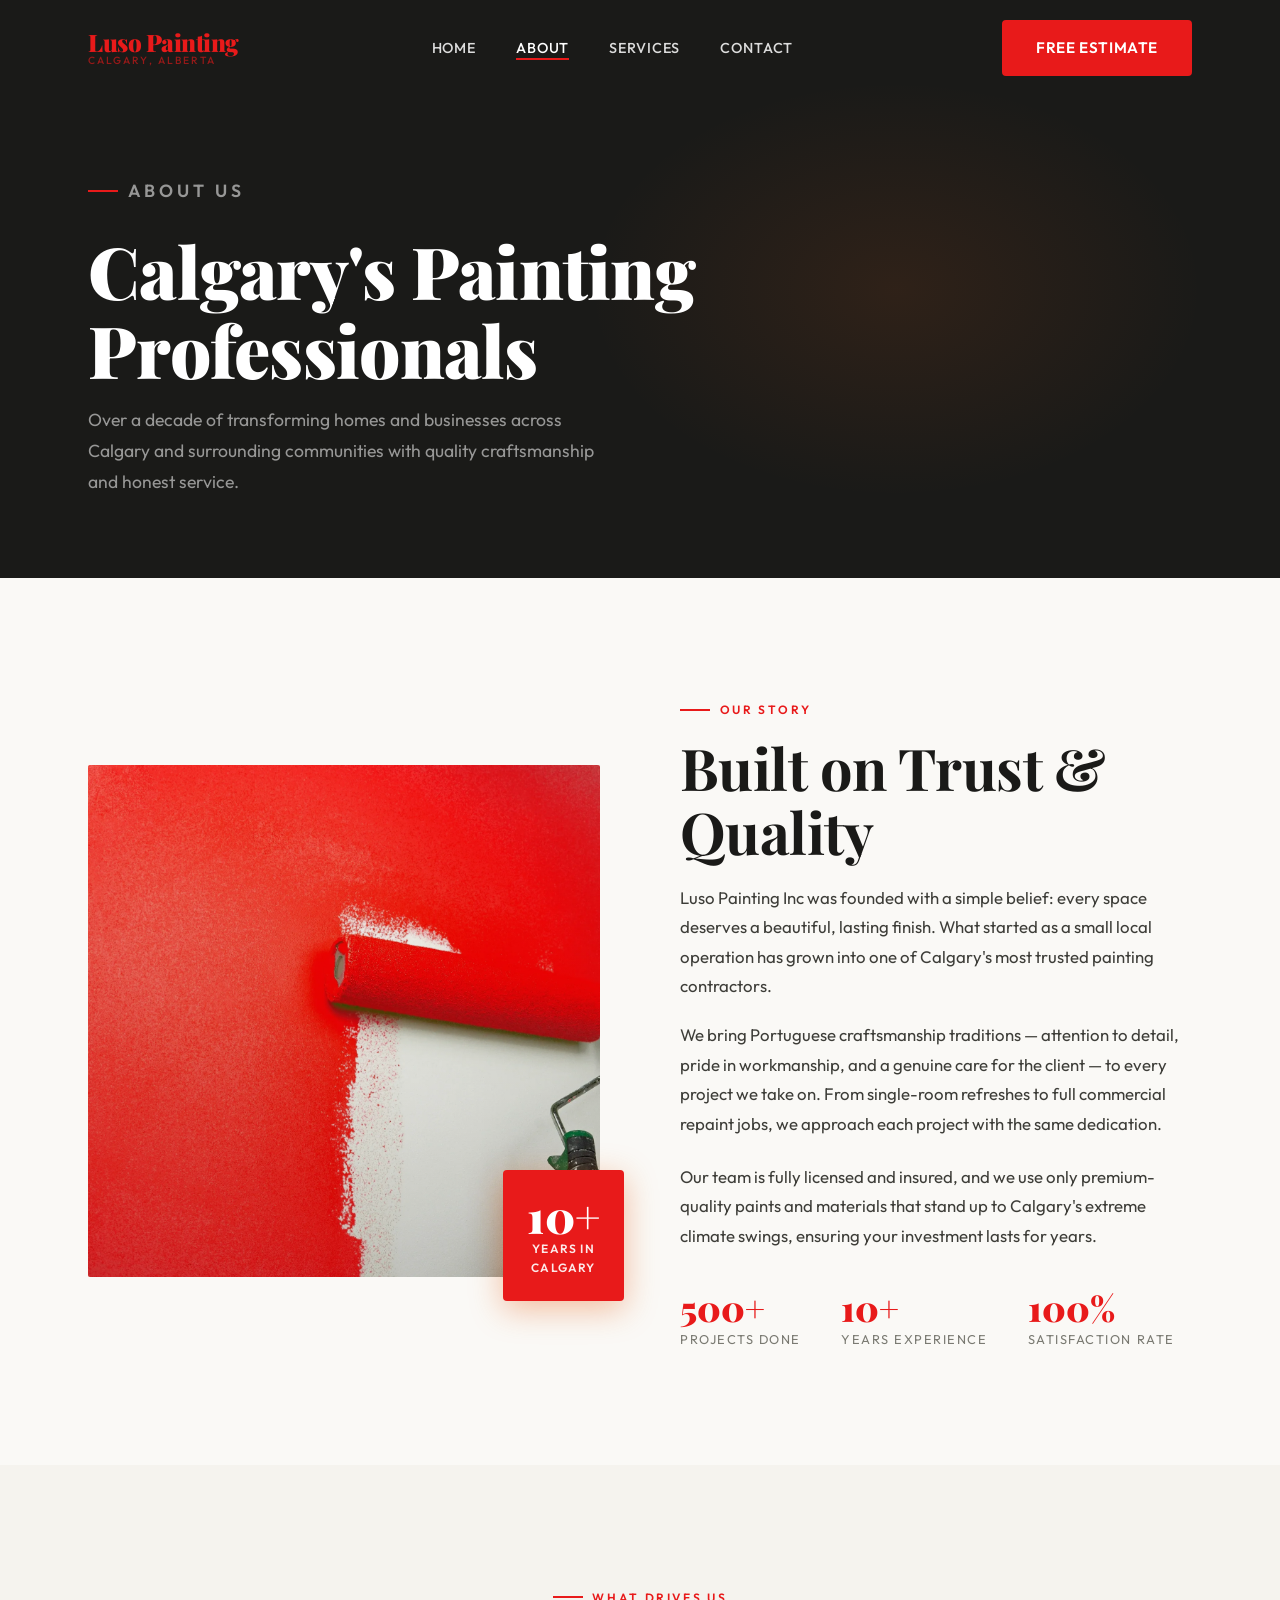
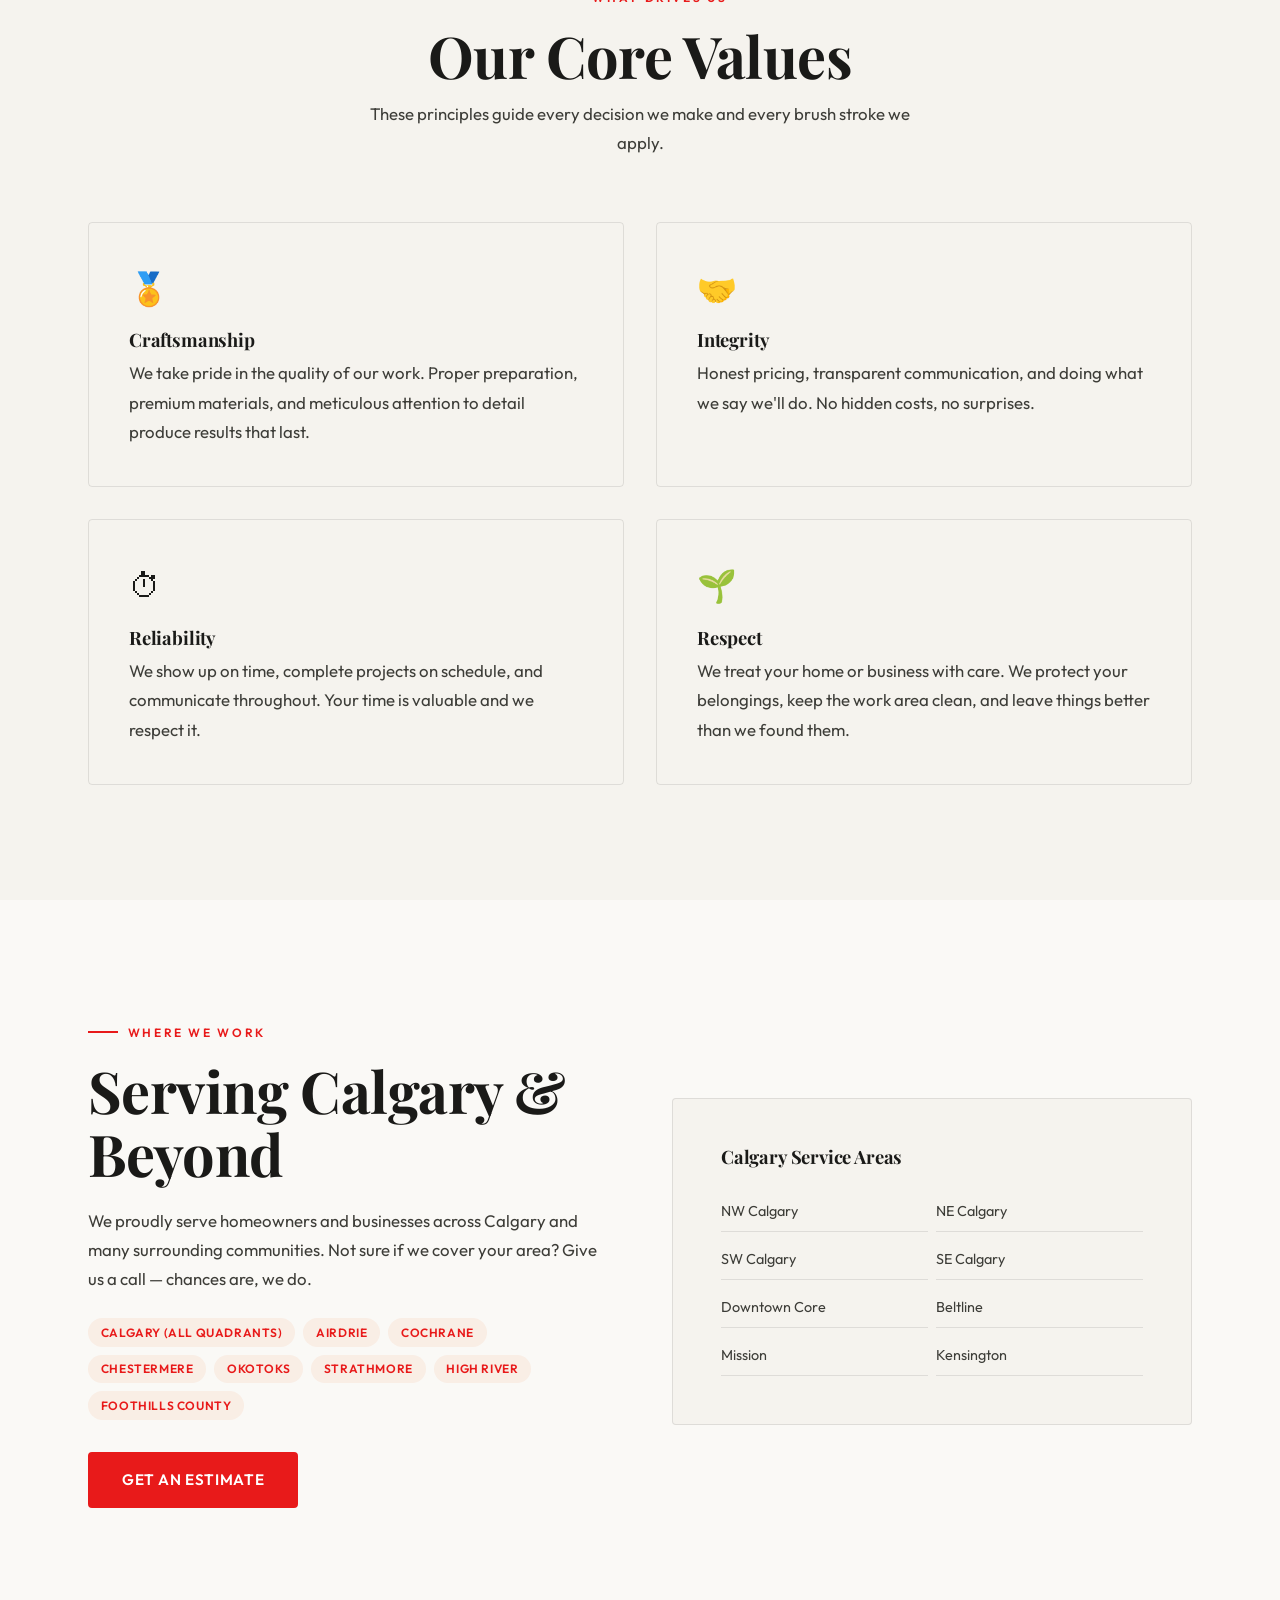
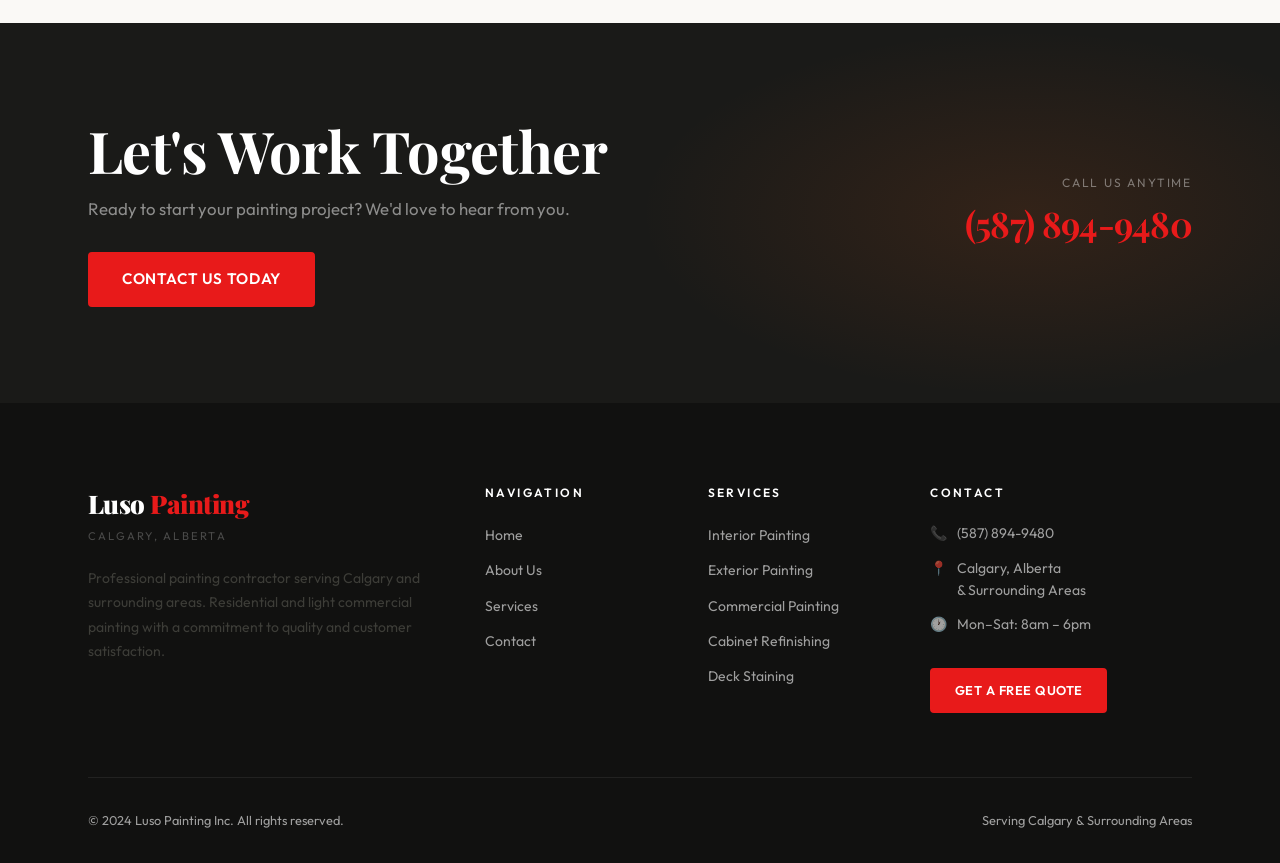
==== about.html @ d6fb4109 "Push to Vercel after" ====
<!DOCTYPE html>
<html lang="en">
<head>
  <meta charset="UTF-8" />
  <meta name="viewport" content="width=device-width, initial-scale=1.0" />
  <title>About Us — Luso Painting Inc, Calgary</title>
  <meta name="description" content="Learn about Luso Painting Inc, Calgary's trusted painting contractor with over 10 years of experience in residential and commercial painting." />
  <link rel="stylesheet" href="css/style.css" />
  <link rel="preconnect" href="https://fonts.googleapis.com" />
  <link rel="preconnect" href="https://fonts.gstatic.com" crossorigin />
</head>
<body>

  <!-- ====== NAV ====== -->
  <nav class="nav scrolled">
    <div class="container">
      <div class="nav__inner">
        <a href="index.html" class="nav__logo">
          <span class="nav__logo-name">Luso<span> Painting</span></span>
          <span class="nav__logo-sub">Calgary, Alberta</span>
        </a>
        <ul class="nav__links">
          <li><a href="index.html" data-page="index.html">Home</a></li>
          <li><a href="about.html" data-page="about.html">About</a></li>
          <li><a href="services.html" data-page="services.html">Services</a></li>
          <li><a href="contact.html" data-page="contact.html">Contact</a></li>
        </ul>
        <a href="contact.html" class="btn btn-primary nav__cta">Free Estimate</a>
        <button class="nav__hamburger" aria-label="Open menu">
          <div class="nav__hamburger-icon">
            <span></span><span></span><span></span>
          </div>
          <span class="nav__hamburger-label">Menu</span>
        </button>
      </div>
    </div>
  </nav>

  <div class="nav__mobile" role="dialog">
    <button class="nav__mobile-close">✕</button>
    <a href="index.html">Home</a>
    <a href="about.html">About</a>
    <a href="services.html">Services</a>
    <a href="contact.html">Contact</a>
    <a href="tel:5878949480" class="nav__mobile-phone">(587) 894-9480</a>
  </div>

  <!-- ====== PAGE HERO ====== -->
  <section class="page-hero">
    <div class="container page-hero__inner">
      <p class="section-label">About Us</p>
      <h1>Calgary's Painting<br>Professionals</h1>
      <p>Over a decade of transforming homes and businesses across Calgary and surrounding communities with quality craftsmanship and honest service.</p>
    </div>
  </section>

  <!-- ====== STORY ====== -->
  <section class="section">
    <div class="container">
      <div class="about-grid">
        <div class="about__img-wrap fade-up">
          <div class="about__img about__img--photo" style="aspect-ratio:1">
            <img src="images/front.webp" alt="Exterior painting project by Luso Painting" class="media-photo" />
          </div>
          <div class="about__badge">
            <div class="about__badge-num">10+</div>
            <div class="about__badge-text">Years in<br>Calgary</div>
          </div>
        </div>
        <div class="fade-up">
          <p class="section-label">Our Story</p>
          <h2>Built on Trust & Quality</h2>
          <p style="margin:1.25rem 0">Luso Painting Inc was founded with a simple belief: every space deserves a beautiful, lasting finish. What started as a small local operation has grown into one of Calgary's most trusted painting contractors.</p>
          <p style="margin-bottom:1.5rem">We bring Portuguese craftsmanship traditions — attention to detail, pride in workmanship, and a genuine care for the client — to every project we take on. From single-room refreshes to full commercial repaint jobs, we approach each project with the same dedication.</p>
          <p>Our team is fully licensed and insured, and we use only premium-quality paints and materials that stand up to Calgary's extreme climate swings, ensuring your investment lasts for years.</p>
          <div style="display:flex;gap:2.5rem;margin-top:2.5rem;flex-wrap:wrap">
            <div>
              <div style="font-family:'Playfair Display',serif;font-size:2.2rem;font-weight:900;color:var(--orange);line-height:1">500+</div>
              <div style="font-size:0.8rem;text-transform:uppercase;letter-spacing:0.12em;color:var(--muted);margin-top:0.25rem">Projects Done</div>
            </div>
            <div>
              <div style="font-family:'Playfair Display',serif;font-size:2.2rem;font-weight:900;color:var(--orange);line-height:1">10+</div>
              <div style="font-size:0.8rem;text-transform:uppercase;letter-spacing:0.12em;color:var(--muted);margin-top:0.25rem">Years Experience</div>
            </div>
            <div>
              <div style="font-family:'Playfair Display',serif;font-size:2.2rem;font-weight:900;color:var(--orange);line-height:1">100%</div>
              <div style="font-size:0.8rem;text-transform:uppercase;letter-spacing:0.12em;color:var(--muted);margin-top:0.25rem">Satisfaction Rate</div>
            </div>
          </div>
        </div>
      </div>
    </div>
  </section>

  <!-- ====== VALUES ====== -->
  <section class="section" style="background:var(--off-white)">
    <div class="container">
      <div style="text-align:center;max-width:560px;margin:0 auto" class="fade-up">
        <p class="section-label" style="justify-content:center">What Drives Us</p>
        <h2>Our Core Values</h2>
        <p style="margin-top:0.75rem">These principles guide every decision we make and every brush stroke we apply.</p>
      </div>
      <div class="values-grid">
        <div class="value-card fade-up">
          <div class="value-card__icon">🏅</div>
          <h4>Craftsmanship</h4>
          <p>We take pride in the quality of our work. Proper preparation, premium materials, and meticulous attention to detail produce results that last.</p>
        </div>
        <div class="value-card fade-up">
          <div class="value-card__icon">🤝</div>
          <h4>Integrity</h4>
          <p>Honest pricing, transparent communication, and doing what we say we'll do. No hidden costs, no surprises.</p>
        </div>
        <div class="value-card fade-up">
          <div class="value-card__icon">⏱</div>
          <h4>Reliability</h4>
          <p>We show up on time, complete projects on schedule, and communicate throughout. Your time is valuable and we respect it.</p>
        </div>
        <div class="value-card fade-up">
          <div class="value-card__icon">🌱</div>
          <h4>Respect</h4>
          <p>We treat your home or business with care. We protect your belongings, keep the work area clean, and leave things better than we found them.</p>
        </div>
      </div>
    </div>
  </section>

  <!-- ====== SERVICE AREA ====== -->
  <section class="section">
    <div class="container">
      <div style="display:grid;grid-template-columns:1fr 1fr;gap:4rem;align-items:center">
        <div class="fade-up">
          <p class="section-label">Where We Work</p>
          <h2>Serving Calgary &amp; Beyond</h2>
          <p style="margin:1.25rem 0">We proudly serve homeowners and businesses across Calgary and many surrounding communities. Not sure if we cover your area? Give us a call — chances are, we do.</p>
          <div style="display:flex;flex-wrap:wrap;gap:0.5rem;margin-top:1.5rem">
            <span class="tag">Calgary (All Quadrants)</span>
            <span class="tag">Airdrie</span>
            <span class="tag">Cochrane</span>
            <span class="tag">Chestermere</span>
            <span class="tag">Okotoks</span>
            <span class="tag">Strathmore</span>
            <span class="tag">High River</span>
            <span class="tag">Foothills County</span>
          </div>
          <a href="contact.html" class="btn btn-primary" style="margin-top:2rem">Get an Estimate</a>
        </div>
        <div class="fade-up" style="background:var(--off-white);border-radius:4px;padding:3rem;border:1px solid var(--border)">
          <h4 style="margin-bottom:1.5rem">Calgary Service Areas</h4>
          <div style="display:grid;grid-template-columns:1fr 1fr;gap:0.5rem">
            <div style="font-size:0.9rem;padding:0.5rem 0;border-bottom:1px solid var(--border);color:var(--slate)">NW Calgary</div>
            <div style="font-size:0.9rem;padding:0.5rem 0;border-bottom:1px solid var(--border);color:var(--slate)">NE Calgary</div>
            <div style="font-size:0.9rem;padding:0.5rem 0;border-bottom:1px solid var(--border);color:var(--slate)">SW Calgary</div>
            <div style="font-size:0.9rem;padding:0.5rem 0;border-bottom:1px solid var(--border);color:var(--slate)">SE Calgary</div>
            <div style="font-size:0.9rem;padding:0.5rem 0;border-bottom:1px solid var(--border);color:var(--slate)">Downtown Core</div>
            <div style="font-size:0.9rem;padding:0.5rem 0;border-bottom:1px solid var(--border);color:var(--slate)">Beltline</div>
            <div style="font-size:0.9rem;padding:0.5rem 0;border-bottom:1px solid var(--border);color:var(--slate)">Mission</div>
            <div style="font-size:0.9rem;padding:0.5rem 0;border-bottom:1px solid var(--border);color:var(--slate)">Kensington</div>
          </div>
        </div>
      </div>
    </div>
  </section>

  <!-- ====== CTA BAND ====== -->
  <section class="cta-band">
    <div class="container">
      <div class="cta-band__inner">
        <div class="fade-up">
          <h2>Let's Work Together</h2>
          <p style="color:rgba(255,255,255,0.5);margin-top:0.75rem;">Ready to start your painting project? We'd love to hear from you.</p>
          <a href="contact.html" class="btn btn-primary" style="margin-top:1.75rem">Contact Us Today</a>
        </div>
        <div class="fade-up" style="text-align:right">
          <a href="tel:5878949480" class="cta-band__phone">
            <small>Call Us Anytime</small>
            (587) 894-9480
          </a>
        </div>
      </div>
    </div>
  </section>

  <!-- ====== FOOTER ====== -->
  <footer>
    <div class="container">
      <div class="footer__grid">
        <div>
          <div class="footer__brand-name">Luso<span> Painting</span></div>
          <div class="footer__brand-tag">Calgary, Alberta</div>
          <p class="footer__brand-desc">Professional painting contractor serving Calgary and surrounding areas. Residential and light commercial painting with a commitment to quality and customer satisfaction.</p>
        </div>
        <div class="footer__col">
          <h5>Navigation</h5>
          <ul>
            <li><a href="index.html">Home</a></li>
            <li><a href="about.html">About Us</a></li>
            <li><a href="services.html">Services</a></li>
            <li><a href="contact.html">Contact</a></li>
          </ul>
        </div>
        <div class="footer__col">
          <h5>Services</h5>
          <ul>
            <li><a href="services.html">Interior Painting</a></li>
            <li><a href="services.html">Exterior Painting</a></li>
            <li><a href="services.html">Commercial Painting</a></li>
            <li><a href="services.html">Cabinet Refinishing</a></li>
            <li><a href="services.html">Deck Staining</a></li>
          </ul>
        </div>
        <div class="footer__col">
          <h5>Contact</h5>
          <div class="footer__contact-item">📞 <span>(587) 894-9480</span></div>
          <div class="footer__contact-item">📍 <span>Calgary, Alberta<br>& Surrounding Areas</span></div>
          <div class="footer__contact-item">🕐 <span>Mon–Sat: 8am – 6pm</span></div>
          <a href="contact.html" class="btn btn-primary" style="margin-top:1.25rem;font-size:0.8rem;padding:0.65rem 1.4rem">Get a Free Quote</a>
        </div>
      </div>
      <div class="footer__bottom">
        <span>© 2024 Luso Painting Inc. All rights reserved.</span>
        <span>Serving Calgary & Surrounding Areas</span>
      </div>
    </div>
  </footer>

  <script src="js/main.js"></script>
</body>
</html>
---- css/style.css ----
/* ============================================
   LUSO PAINTING — CSS DESIGN SYSTEM
   ============================================ */

@import url('https://fonts.googleapis.com/css2?family=Playfair+Display:wght@400;700;900&family=Outfit:wght@300;400;500;600&display=swap');

:root {
  --ink: #1a1a18;
  --off-white: #f5f3ee;
  --warm-white: #faf9f6;
  --orange: #e81a1a;
  --orange-dark: #c41a1a;
  --slate: #3d3d38;
  --muted: #7a7a72;
  --border: rgba(26,26,24,0.10);
  --radius: 4px;
  --transition: 0.3s cubic-bezier(0.4,0,0.2,1);
}

*, *::before, *::after { box-sizing: border-box; margin: 0; padding: 0; }

html { scroll-behavior: smooth; font-size: 16px; }

body {
  font-family: 'Outfit', sans-serif;
  background: var(--warm-white);
  color: var(--ink);
  line-height: 1.6;
  overflow-x: hidden;
}

/* ---- TYPOGRAPHY ---- */
h1, h2, h3, h4 {
  font-family: 'Playfair Display', serif;
  line-height: 1.1;
  letter-spacing: -0.01em;
}

h1 { font-size: clamp(2.8rem, 7vw, 6rem); font-weight: 900; }
h2 { font-size: clamp(2rem, 4.5vw, 3.6rem); font-weight: 700; }
h3 { font-size: clamp(1.3rem, 2.5vw, 1.9rem); font-weight: 700; }
h4 { font-size: 1.15rem; font-weight: 700; }

p { font-size: 1.05rem; line-height: 1.75; color: var(--slate); }

a { color: inherit; text-decoration: none; }

img { max-width: 100%; display: block; }

/* ---- LAYOUT ---- */
.container { max-width: 1200px; margin: 0 auto; padding: 0 clamp(1rem, 5vw, 3rem); }
.section { padding: clamp(4rem, 9vw, 8rem) 0; }

/* ---- BUTTONS ---- */
.btn {
  display: inline-flex; align-items: center; gap: 0.5rem;
  padding: 0.85rem 2rem;
  font-family: 'Outfit', sans-serif; font-size: 0.95rem; font-weight: 600;
  letter-spacing: 0.04em; text-transform: uppercase;
  border-radius: var(--radius); cursor: pointer;
  transition: var(--transition); border: 2px solid transparent;
}

.btn-primary {
  background: var(--orange); color: #fff; border-color: var(--orange);
}
.btn-primary:hover { background: var(--orange-dark); border-color: var(--orange-dark); transform: translateY(-2px); box-shadow: 0 8px 24px rgba(232, 26, 26, 0.3); }

.btn-outline {
  background: transparent; color: var(--ink); border-color: var(--ink);
}
.btn-outline:hover { background: var(--ink); color: #fff; transform: translateY(-2px); }

.btn-outline-white {
  background: transparent; color: #fff; border-color: rgba(255,255,255,0.6);
}
.btn-outline-white:hover { background: #fff; color: var(--ink); }

/* ---- NAVIGATION ---- */
.nav {
  position: fixed; top: 0; left: 0; right: 0; z-index: 1000;
  padding: 1.25rem 0;
  transition: var(--transition);
}
.nav.scrolled {
  background: rgba(26,26,24,0.97);
  backdrop-filter: blur(12px);
  padding: 0.85rem 0;
  box-shadow: 0 2px 30px rgba(0,0,0,0.2);
}

.nav__inner {
  display: flex; align-items: center; justify-content: space-between;
}

.nav__logo {
  display: flex; flex-direction: column; line-height: 1;
  color: #fff;
}
.nav__logo-name {
  font-family: 'Playfair Display', serif;
  font-size: 1.5rem; font-weight: 900;
  letter-spacing: -0.02em;
}
.nav__logo-sub {
  font-size: 0.65rem; font-weight: 500; letter-spacing: 0.2em;
  text-transform: uppercase; opacity: 0.6; margin-top: 2px;
}
.nav__logo span { color: var(--orange); }

.nav__links {
  display: flex; align-items: center; gap: 2.5rem; list-style: none;
}
.nav__links a {
  color: rgba(255,255,255,0.85); font-size: 0.9rem; font-weight: 500;
  letter-spacing: 0.06em; text-transform: uppercase;
  transition: var(--transition); position: relative;
}
.nav__links a::after {
  content: ''; position: absolute; bottom: -3px; left: 0; width: 0; height: 2px;
  background: var(--orange); transition: var(--transition);
}
.nav__links a:hover, .nav__links a.active { color: #fff; }
.nav__links a:hover::after, .nav__links a.active::after { width: 100%; }

.nav__cta { margin-left: 1rem; }

/* ── HAMBURGER BUTTON ─────────────────────────────────────────
   Pill-style "MENU" button with animated icon lines               */
.nav__hamburger {
  display: none;
  align-items: center; gap: 10px;
  cursor: pointer; background: none; border: none;
  padding: 8px 14px 8px 10px;
  border-radius: 999px;
  border: 1.5px solid rgba(255,255,255,0.22);
  transition: border-color 0.25s, background 0.25s;
}
.nav__hamburger:hover {
  border-color: rgba(255,255,255,0.55);
  background: rgba(255,255,255,0.06);
}
/* The animated icon part */
.nav__hamburger-icon {
  display: flex; flex-direction: column; gap: 4px;
  width: 18px;
}
.nav__hamburger-icon span {
  display: block; height: 1.5px; background: #fff;
  border-radius: 2px;
  transition: transform 0.35s cubic-bezier(0.16,1,0.3,1),
              opacity   0.25s ease,
              width     0.3s  cubic-bezier(0.16,1,0.3,1);
}
.nav__hamburger-icon span:nth-child(1) { width: 18px; }
.nav__hamburger-icon span:nth-child(2) { width: 12px; }
.nav__hamburger-icon span:nth-child(3) { width: 18px; }
/* "MENU" label */
.nav__hamburger-label {
  font-family: 'Outfit', sans-serif;
  font-size: 0.65rem; font-weight: 700;
  letter-spacing: 0.18em; text-transform: uppercase;
  color: rgba(255,255,255,0.85);
  transition: color 0.2s;
  user-select: none;
}
/* Open state → X */
.nav__hamburger.open .nav__hamburger-icon span:nth-child(1) {
  transform: translateY(5.5px) rotate(45deg); width: 18px;
}
.nav__hamburger.open .nav__hamburger-icon span:nth-child(2) {
  opacity: 0; transform: scaleX(0);
}
.nav__hamburger.open .nav__hamburger-icon span:nth-child(3) {
  transform: translateY(-5.5px) rotate(-45deg); width: 18px;
}
.nav__hamburger.open .nav__hamburger-label { color: var(--orange); }
/* When nav is scrolled, adapt colours */
.nav.scrolled .nav__hamburger { border-color: rgba(0,0,0,0.18); }
.nav.scrolled .nav__hamburger:hover { border-color: var(--orange); background: rgba(232,98,26,0.06); }
.nav.scrolled .nav__hamburger-icon span { background: var(--ink); }
.nav.scrolled .nav__hamburger-label { color: var(--ink); }
.nav.scrolled .nav__hamburger.open .nav__hamburger-icon span { background: var(--orange); }
.nav.scrolled .nav__hamburger.open .nav__hamburger-label { color: var(--orange); }

/* ── MOBILE FULL-SCREEN DRAWER ────────────────────────────────── */
.nav__mobile {
  display: none;
  position: fixed; top: 0; left: 0; right: 0; bottom: 0; z-index: 999;
  background: var(--ink);
  flex-direction: column; justify-content: center;
  padding: 0 clamp(28px, 8vw, 60px);
  /* slide in from right */
  transform: translateX(100%);
  transition: transform 0.45s cubic-bezier(0.16,1,0.3,1);
}
/* We need display:flex to allow transform, so switch approach */
.nav__mobile { display: flex; pointer-events: none; }
.nav__mobile.open { transform: translateX(0); pointer-events: auto; }
.nav__mobile-close {
  position: absolute; top: 1.5rem; right: 1.8rem;
  background: none; border: none; color: rgba(255,255,255,0.45);
  font-size: 1.6rem; cursor: pointer; line-height: 1;
  transition: color 0.2s;
}
.nav__mobile-close:hover { color: #fff; }
/* Decorative rule above links */
.nav__mobile::before {
  content: '';
  position: absolute; top: 0; left: 0; right: 0; height: 3px;
  background: linear-gradient(90deg, var(--orange), transparent);
}
/* Links stacked with generous spacing */
.nav__mobile a {
  color: rgba(255,255,255,0.7);
  font-family: 'Playfair Display', serif;
  font-size: clamp(2.2rem, 8vw, 3.5rem); font-weight: 700;
  line-height: 1.15; padding: 0.55rem 0;
  border-bottom: 1px solid rgba(255,255,255,0.06);
  transition: color 0.2s, padding-left 0.3s cubic-bezier(0.16,1,0.3,1);
}
.nav__mobile a:last-of-type { border-bottom: none; }
.nav__mobile a:hover { color: #fff; padding-left: 8px; }
.nav__mobile a.active { color: var(--orange); }
/* Phone number row at bottom */
.nav__mobile-phone {
  position: absolute; bottom: 2.5rem; left: clamp(28px, 8vw, 60px);
  font-size: 0.78rem !important; font-family: 'Outfit', sans-serif !important;
  font-weight: 600 !important; letter-spacing: 0.14em;
  color: rgba(255,255,255,0.35) !important;
  text-transform: uppercase;
}
/* CTA inside drawer */
.nav__mobile .btn { margin-top: 2rem; align-self: flex-start; }

/* ---- HERO ---- */
.hero {
  min-height: 100vh; position: relative;
  display: flex; align-items: flex-end;
  overflow: hidden;
}
.hero__bg {
  position: absolute; inset: 0;
  background:
    linear-gradient(90deg, rgba(18,18,16,0.84) 0%, rgba(18,18,16,0.56) 42%, rgba(18,18,16,0.30) 100%),
    url('../images/front.webp') center/cover no-repeat;
}
.hero__bg::after {
  content: '';
  position: absolute; inset: 0;
  background: 
    radial-gradient(ellipse 60% 50% at 70% 40%, rgba(232,98,26,0.15) 0%, transparent 60%),
    radial-gradient(ellipse 30% 40% at 20% 70%, rgba(232,98,26,0.08) 0%, transparent 60%);
}

/* Diagonal stripe texture */
.hero__bg::before {
  content: '';
  position: absolute; inset: 0;
  background-image: repeating-linear-gradient(
    -45deg,
    rgba(255,255,255,0.02) 0px, rgba(255,255,255,0.02) 1px,
    transparent 1px, transparent 8px
  );
}

.hero__content {
  position: relative; z-index: 2;
  padding: 12rem 0 6rem;
  width: 100%;
}

.hero__eyebrow {
  display: inline-flex; align-items: center; gap: 0.75rem;
  font-size: 0.8rem; font-weight: 600; letter-spacing: 0.2em;
  text-transform: uppercase; color: var(--orange);
  margin-bottom: 1.5rem;
}
.hero__eyebrow::before {
  content: ''; display: block; width: 40px; height: 2px; background: var(--orange);
}

.hero__title {
  color: #fff; max-width: 800px;
  margin-bottom: 1.5rem;
}
.hero__title em {
  font-style: normal; color: var(--orange);
}

.hero__desc {
  color: rgba(255,255,255,0.65); max-width: 520px;
  font-size: 1.1rem; line-height: 1.8;
  margin-bottom: 2.5rem;
}

.hero__actions { display: flex; gap: 1rem; flex-wrap: wrap; }

.hero__stats {
  display: flex; gap: 3rem; margin-top: 5rem;
  padding-top: 3rem; padding-bottom: 3rem; border-top: 1px solid rgba(255,255,255,0.08);
  flex-wrap: wrap;
}
.hero__stat-num {
  font-family: 'Playfair Display', serif;
  font-size: 2.5rem; font-weight: 900; color: #fff; line-height: 1;
}
.hero__stat-num span { color: var(--orange); }
.hero__stat-label {
  font-size: 0.8rem; letter-spacing: 0.12em; text-transform: uppercase;
  color: rgba(255,255,255,0.5); margin-top: 0.4rem;
}

/* ---- SECTION LABELS ---- */
.section-label {
  display: inline-flex; align-items: center; gap: 0.6rem;
  font-size: 0.75rem; font-weight: 600; letter-spacing: 0.22em;
  text-transform: uppercase; color: var(--orange);
  margin-bottom: 1rem;
}
.section-label::before {
  content: ''; display: block; width: 30px; height: 2px; background: var(--orange);
}

/* ---- INTRO STRIP ---- */
.intro-strip {
  background: var(--orange);
  padding: 1.5rem 0;
  overflow: hidden;
}
.intro-strip__track {
  display: flex; gap: 3rem; align-items: center;
  animation: ticker 25s linear infinite;
  white-space: nowrap;
}
.intro-strip__item {
  display: inline-flex; align-items: center; gap: 0.75rem;
  color: #fff; font-size: 0.85rem; font-weight: 600; letter-spacing: 0.1em;
  text-transform: uppercase; flex-shrink: 0;
}
.intro-strip__dot { width: 6px; height: 6px; background: rgba(255,255,255,0.5); border-radius: 50%; flex-shrink: 0; }
@keyframes ticker { from { transform: translateX(0); } to { transform: translateX(-50%); } }

/* ---- ABOUT SECTION ---- */
.about-grid {
  display: grid; grid-template-columns: 1fr 1fr; gap: 5rem; align-items: center;
}
.about__img-wrap {
  position: relative;
}
.about__img {
  width: 100%; aspect-ratio: 4/5;
  background: linear-gradient(135deg, #2a2926 0%, #1a1a18 100%);
  border-radius: 2px; overflow: hidden;
  position: relative;
}
.about__img-placeholder {
  width: 100%; height: 100%;
  background: 
    linear-gradient(160deg, rgba(232,98,26,0.12) 0%, rgba(26,26,24,0.95) 60%),
    repeating-linear-gradient(-45deg, rgba(255,255,255,0.03) 0px, rgba(255,255,255,0.03) 1px, transparent 1px, transparent 12px);
  display: flex; align-items: center; justify-content: center;
}
.about__img-icon { font-size: 6rem; opacity: 0.12; filter: grayscale(1); }
.about__badge {
  position: absolute; bottom: -1.5rem; right: -1.5rem;
  background: var(--orange); color: #fff; padding: 1.5rem;
  text-align: center; border-radius: var(--radius);
  box-shadow: 0 8px 32px rgba(232,98,26,0.4);
}
.about__badge-num {
  font-family: 'Playfair Display', serif;
  font-size: 2.8rem; font-weight: 900; line-height: 1;
}
.about__badge-text { font-size: 0.75rem; font-weight: 600; letter-spacing: 0.1em; text-transform: uppercase; opacity: 0.9; }

.about__list { list-style: none; margin: 2rem 0; }
.about__list li {
  display: flex; align-items: center; gap: 0.75rem;
  padding: 0.65rem 0; border-bottom: 1px solid var(--border);
  font-size: 0.95rem; font-weight: 500; color: var(--slate);
}
.about__list li::before {
  content: '✓'; display: inline-flex; align-items: center; justify-content: center;
  width: 22px; height: 22px; background: rgba(232,98,26,0.1);
  color: var(--orange); border-radius: 50%; font-size: 0.7rem; font-weight: 700; flex-shrink: 0;
}

/* ---- SERVICES ---- */
.services { background: var(--ink); }
.services .section-label { }
.services h2 { color: #fff; }
.services .p-intro { color: rgba(255,255,255,0.55); max-width: 560px; margin-top: 1rem; }

.services__header { margin-bottom: 4rem; }

.services__grid {
  display: grid; grid-template-columns: repeat(3, 1fr); gap: 1.5px;
  background: rgba(255,255,255,0.07);
  border: 1.5px solid rgba(255,255,255,0.07);
}

.service-card {
  background: rgba(255,255,255,0.02);
  padding: 2.5rem;
  transition: var(--transition);
  position: relative; overflow: hidden;
  cursor: default;
}
.service-card::before {
  content: '';
  position: absolute; top: 0; left: 0; right: 0; height: 3px;
  background: var(--orange); transform: scaleX(0);
  transition: var(--transition); transform-origin: left;
}
.service-card:hover { background: rgba(232,98,26,0.06); }
.service-card:hover::before { transform: scaleX(1); }

.service-card__num {
  font-family: 'Playfair Display', serif;
  font-size: 3.5rem; font-weight: 900; color: rgba(255,255,255,0.05);
  line-height: 1; margin-bottom: 1.5rem;
}
.service-card__icon { font-size: 2rem; margin-bottom: 1rem; display: block; }
.service-card h3 { color: #fff; font-size: 1.25rem; margin-bottom: 0.75rem; }
.service-card p { color: rgba(255,255,255,0.5); font-size: 0.9rem; line-height: 1.7; }

/* ---- WHY CHOOSE US ---- */
.why-grid {
  display: grid; grid-template-columns: 1.1fr 1fr; gap: 5rem; align-items: center;
}
.why__feature {
  display: flex; gap: 1.5rem; margin-bottom: 2.5rem;
  padding-bottom: 2.5rem; border-bottom: 1px solid var(--border);
}
.why__feature:last-child { border-bottom: none; margin-bottom: 0; padding-bottom: 0; }
.why__icon {
  width: 52px; height: 52px; flex-shrink: 0;
  background: rgba(232,98,26,0.08); border-radius: var(--radius);
  display: flex; align-items: center; justify-content: center;
  font-size: 1.4rem;
}
.why__feature h4 { margin-bottom: 0.35rem; font-size: 1.05rem; }
.why__feature p { font-size: 0.9rem; }

.why__visual {
  position: relative; display: flex; align-items: center; justify-content: center;
}
.why__circle {
  width: 380px; height: 380px; border-radius: 50%;
  background: linear-gradient(135deg, var(--orange) 0%, #c4511a 100%);
  display: flex; align-items: center; justify-content: center;
  position: relative;
}
.why__circle::before {
  content: ''; position: absolute; inset: -15px;
  border-radius: 50%; border: 1px dashed rgba(232,98,26,0.3);
}
.why__circle-inner { text-align: center; color: #fff; }
.why__circle-inner .big { font-family: 'Playfair Display', serif; font-size: 4rem; font-weight: 900; line-height: 1; }
.why__circle-inner .small { font-size: 0.8rem; letter-spacing: 0.2em; text-transform: uppercase; opacity: 0.8; }

/* ---- PROCESS ---- */
.process { background: var(--off-white); }
.process__steps {
  display: grid; grid-template-columns: repeat(4, 1fr); gap: 2rem; margin-top: 4rem;
}
.process__step { text-align: center; position: relative; }
.process__step:not(:last-child)::after {
  content: '→';
  position: absolute; right: -1rem; top: 1.6rem;
  color: var(--orange); font-size: 1.5rem; font-weight: 300;
}
.process__step-num {
  width: 60px; height: 60px; border-radius: 50%;
  background: #fff; border: 2px solid var(--border);
  display: flex; align-items: center; justify-content: center;
  font-family: 'Playfair Display', serif; font-size: 1.4rem; font-weight: 700;
  margin: 0 auto 1.25rem; color: var(--orange);
  box-shadow: 0 4px 20px rgba(0,0,0,0.06);
}
.process__step h4 { margin-bottom: 0.5rem; }
.process__step p { font-size: 0.875rem; }

/* ---- CTA BAND ---- */
.cta-band {
  background: var(--ink); padding: 6rem 0;
  position: relative; overflow: hidden;
}
.cta-band::before {
  content: ''; position: absolute; inset: 0;
  background: radial-gradient(ellipse 50% 80% at 80% 50%, rgba(232,98,26,0.12) 0%, transparent 60%);
}
.cta-band__inner {
  position: relative; z-index: 1;
  display: flex; align-items: center; justify-content: space-between; gap: 3rem;
  flex-wrap: wrap;
}
.cta-band h2 { color: #fff; max-width: 550px; }
.cta-band__phone {
  font-family: 'Playfair Display', serif;
  font-size: 2.2rem; font-weight: 700; color: var(--orange);
  letter-spacing: -0.02em;
}
.cta-band__phone small {
  display: block; font-family: 'Outfit', sans-serif;
  font-size: 0.75rem; letter-spacing: 0.15em; text-transform: uppercase;
  color: rgba(255,255,255,0.4); font-weight: 400; margin-bottom: 0.25rem;
}

/* ---- FOOTER ---- */
footer {
  background: #111110; color: rgba(255,255,255,0.6);
  padding: 5rem 0 2rem;
}
.footer__grid {
  display: grid; grid-template-columns: 2fr 1fr 1fr 1.5fr; gap: 3rem;
  margin-bottom: 4rem;
}
.footer__brand-name {
  font-family: 'Playfair Display', serif; font-size: 1.6rem; font-weight: 900;
  color: #fff; letter-spacing: -0.02em; margin-bottom: 0.25rem;
}
.footer__brand-name span { color: var(--orange); }
.footer__brand-tag { font-size: 0.7rem; letter-spacing: 0.2em; text-transform: uppercase; opacity: 0.4; }
.footer__brand-desc { margin-top: 1.25rem; font-size: 0.875rem; line-height: 1.75; }

.footer__col h5 {
  color: #fff; font-family: 'Outfit', sans-serif; font-size: 0.75rem;
  letter-spacing: 0.2em; text-transform: uppercase; font-weight: 600;
  margin-bottom: 1.25rem;
}
.footer__col ul { list-style: none; }
.footer__col ul li { margin-bottom: 0.6rem; }
.footer__col ul a {
  font-size: 0.875rem; transition: var(--transition);
}
.footer__col ul a:hover { color: #fff; }

.footer__contact-item {
  display: flex; align-items: flex-start; gap: 0.6rem;
  font-size: 0.875rem; margin-bottom: 0.75rem;
}

.footer__bottom {
  display: flex; align-items: center; justify-content: space-between;
  padding-top: 2rem; border-top: 1px solid rgba(255,255,255,0.07);
  font-size: 0.8rem; flex-wrap: wrap; gap: 1rem;
}

/* ---- PAGE HERO (inner pages) ---- */
.page-hero {
  background: var(--ink); padding: 10rem 0 5rem;
  position: relative; overflow: hidden;
}
.page-hero::before {
  content: '';
  position: absolute; inset: 0;
  background: radial-gradient(ellipse 40% 60% at 70% 50%, rgba(232,98,26,0.1) 0%, transparent 60%);
}
.page-hero__inner { position: relative; z-index: 1; }
.page-hero .section-label { }
.page-hero h1 { color: #fff; font-size: clamp(2.5rem, 6vw, 4.5rem); margin-top: 0.5rem; }
.page-hero p { color: rgba(255,255,255,0.55); max-width: 520px; margin-top: 1rem; font-size: 1.1rem; }

/* ---- ABOUT PAGE ---- */
.values-grid {
  display: grid; grid-template-columns: repeat(2, 1fr); gap: 2rem; margin-top: 4rem;
}
.value-card {
  padding: 2.5rem; border: 1px solid var(--border); border-radius: var(--radius);
  transition: var(--transition);
}
.value-card:hover { border-color: var(--orange); box-shadow: 0 4px 20px rgba(232,98,26,0.08); }
.value-card__icon { font-size: 2rem; margin-bottom: 1rem; }
.value-card h4 { margin-bottom: 0.5rem; }

.team-section { background: var(--off-white); }

/* ---- SERVICES PAGE ---- */
.service-list { margin-top: 4rem; }
.service-item {
  display: grid; grid-template-columns: 80px 1fr auto; gap: 2rem; align-items: start;
  padding: 2.5rem 0; border-bottom: 1px solid var(--border);
}
.service-item:first-child { border-top: 1px solid var(--border); }
.service-item__num {
  font-family: 'Playfair Display', serif; font-size: 2.5rem; font-weight: 900;
  color: var(--border); line-height: 1;
}
.service-item h3 { margin-bottom: 0.5rem; font-size: 1.5rem; }
.service-item p { font-size: 0.95rem; color: var(--muted); max-width: 520px; }
.service-item__tags { display: flex; flex-wrap: wrap; gap: 0.5rem; margin-top: 1rem; }
.tag {
  padding: 0.3rem 0.8rem; background: rgba(232,98,26,0.08);
  color: var(--orange); font-size: 0.75rem; font-weight: 600;
  letter-spacing: 0.05em; border-radius: 99px; text-transform: uppercase;
}

/* ---- CONTACT PAGE ---- */
.contact-grid {
  display: grid; grid-template-columns: 1fr 1.3fr; gap: 5rem; align-items: start;
}
.contact-info__item {
  display: flex; gap: 1.25rem; margin-bottom: 2.5rem;
  padding-bottom: 2.5rem; border-bottom: 1px solid var(--border);
}
.contact-info__item:last-child { border-bottom: none; }
.contact-info__icon {
  width: 50px; height: 50px; flex-shrink: 0;
  background: rgba(232,98,26,0.08); border-radius: var(--radius);
  display: flex; align-items: center; justify-content: center;
  font-size: 1.25rem;
}
.contact-info__label {
  font-size: 0.75rem; font-weight: 600; letter-spacing: 0.15em;
  text-transform: uppercase; color: var(--orange); margin-bottom: 0.25rem;
}
.contact-info__value { font-weight: 500; color: var(--ink); }

/* FORM */
.contact-form { background: #fff; padding: 3rem; border-radius: var(--radius); box-shadow: 0 4px 40px rgba(0,0,0,0.06); }
.form-row { display: grid; grid-template-columns: 1fr 1fr; gap: 1.25rem; }
.form-group { margin-bottom: 1.25rem; }
.form-group label {
  display: block; font-size: 0.8rem; font-weight: 600;
  letter-spacing: 0.1em; text-transform: uppercase; color: var(--slate);
  margin-bottom: 0.5rem;
}
.form-group input,
.form-group select,
.form-group textarea {
  width: 100%; padding: 0.85rem 1rem;
  border: 1.5px solid var(--border); border-radius: var(--radius);
  font-family: 'Outfit', sans-serif; font-size: 0.95rem; color: var(--ink);
  background: var(--warm-white); outline: none;
  transition: var(--transition);
}
.form-group input:focus,
.form-group select:focus,
.form-group textarea:focus { border-color: var(--orange); box-shadow: 0 0 0 3px rgba(232,98,26,0.1); }
.form-group textarea { resize: vertical; min-height: 130px; }

/* ---- GALLERY GRID ---- */
.gallery-grid {
  display: grid; grid-template-columns: repeat(3, 1fr); gap: 1.5rem; margin-top: 3rem;
}
.gallery-item {
  aspect-ratio: 4/3;
  background: linear-gradient(135deg, #2a2926 0%, #1a1a18 100%);
  border-radius: var(--radius); overflow: hidden; position: relative;
  transition: var(--transition); cursor: pointer;
}
.gallery-item:hover { transform: scale(1.02); box-shadow: 0 12px 40px rgba(0,0,0,0.2); }
.gallery-item:nth-child(1) { grid-column: span 2; }
.gallery-item:nth-child(5) { grid-column: span 2; }
.gallery-placeholder {
  width: 100%; height: 100%;
  background: 
    linear-gradient(160deg, rgba(232,98,26,0.08) 0%, rgba(26,26,24,0.9) 100%),
    repeating-linear-gradient(-45deg, rgba(255,255,255,0.025) 0px, rgba(255,255,255,0.025) 1px, transparent 1px, transparent 14px);
  display: flex; align-items: center; justify-content: center; flex-direction: column; gap: 0.5rem;
}
.gallery-label {
  position: absolute; bottom: 1rem; left: 1rem;
  background: rgba(0,0,0,0.7); color: #fff;
  padding: 0.35rem 0.75rem; border-radius: 2px;
  font-size: 0.75rem; font-weight: 600; letter-spacing: 0.1em; text-transform: uppercase;
  backdrop-filter: blur(4px);
}

/* ---- RESPONSIVE ---- */
@media (max-width: 1024px) {
  .services__grid { grid-template-columns: repeat(2, 1fr); }
  .footer__grid { grid-template-columns: 1fr 1fr; }
  .why-grid { gap: 3rem; }
  .why__circle { width: 300px; height: 300px; }
  .why__circle-inner .big { font-size: 3rem; }
}

@media (max-width: 768px) {
  /* ── MOBILE PADDING FIXES ─────────────────────────────────── */
  .container { padding: 0 20px; }
  .section { padding: clamp(3rem, 8vw, 5rem) 0; }

  /* ── NAV ──────────────────────────────────────────────────── */
  .nav__links, .nav__cta { display: none; }
  .nav__hamburger { display: flex; }

  .about-grid, .why-grid, .contact-grid { grid-template-columns: 1fr; }
  .about__badge { right: 0; bottom: -1rem; }
  .why__visual { display: none; }
  .process__steps { grid-template-columns: repeat(2, 1fr); }
  .process__step::after { display: none; }
  .services__grid { grid-template-columns: 1fr; }
  .footer__grid { grid-template-columns: 1fr; gap: 2.5rem; }
  .form-row { grid-template-columns: 1fr; }
  .cta-band__inner { flex-direction: column; }
  .values-grid { grid-template-columns: 1fr; }
  .gallery-grid { grid-template-columns: 1fr 1fr; }
  .gallery-item:nth-child(1) { grid-column: span 1; }
  .gallery-item:nth-child(5) { grid-column: span 1; }
  .service-item { grid-template-columns: 50px 1fr; gap: 1.25rem; }
  .service-item__cta { grid-column: 2; }
  .hero__stats { gap: 2rem; }
}

@media (max-width: 480px) {
  .container { padding: 0 16px; }
  .process__steps { grid-template-columns: 1fr; }
  .hero__actions { flex-direction: column; }
  .hero__actions .btn { width: fit-content; }
  .gallery-grid { grid-template-columns: 1fr; }
  .contact-form { padding: 1.75rem; }
  .footer__bottom { flex-direction: column; text-align: center; }
}

/* ---- FADE-IN ANIMATION ---- */
.fade-up {
  opacity: 0; transform: translateY(30px);
  transition: opacity 0.6s ease, transform 0.6s ease;
}
.fade-up.visible { opacity: 1; transform: translateY(0); }

/* Active page indicator */
.nav__links a[data-page].active::after { width: 100%; }


/* ---- IMAGE HELPERS ---- */
.media-photo,
.gallery-photo {
  width: 100%;
  height: 100%;
  display: block;
  object-fit: cover;
}

.about__img--photo::after {
  content: '';
  position: absolute;
  inset: 0;
  background: linear-gradient(180deg, rgba(0,0,0,0.04) 0%, rgba(0,0,0,0.16) 100%);
  pointer-events: none;
}
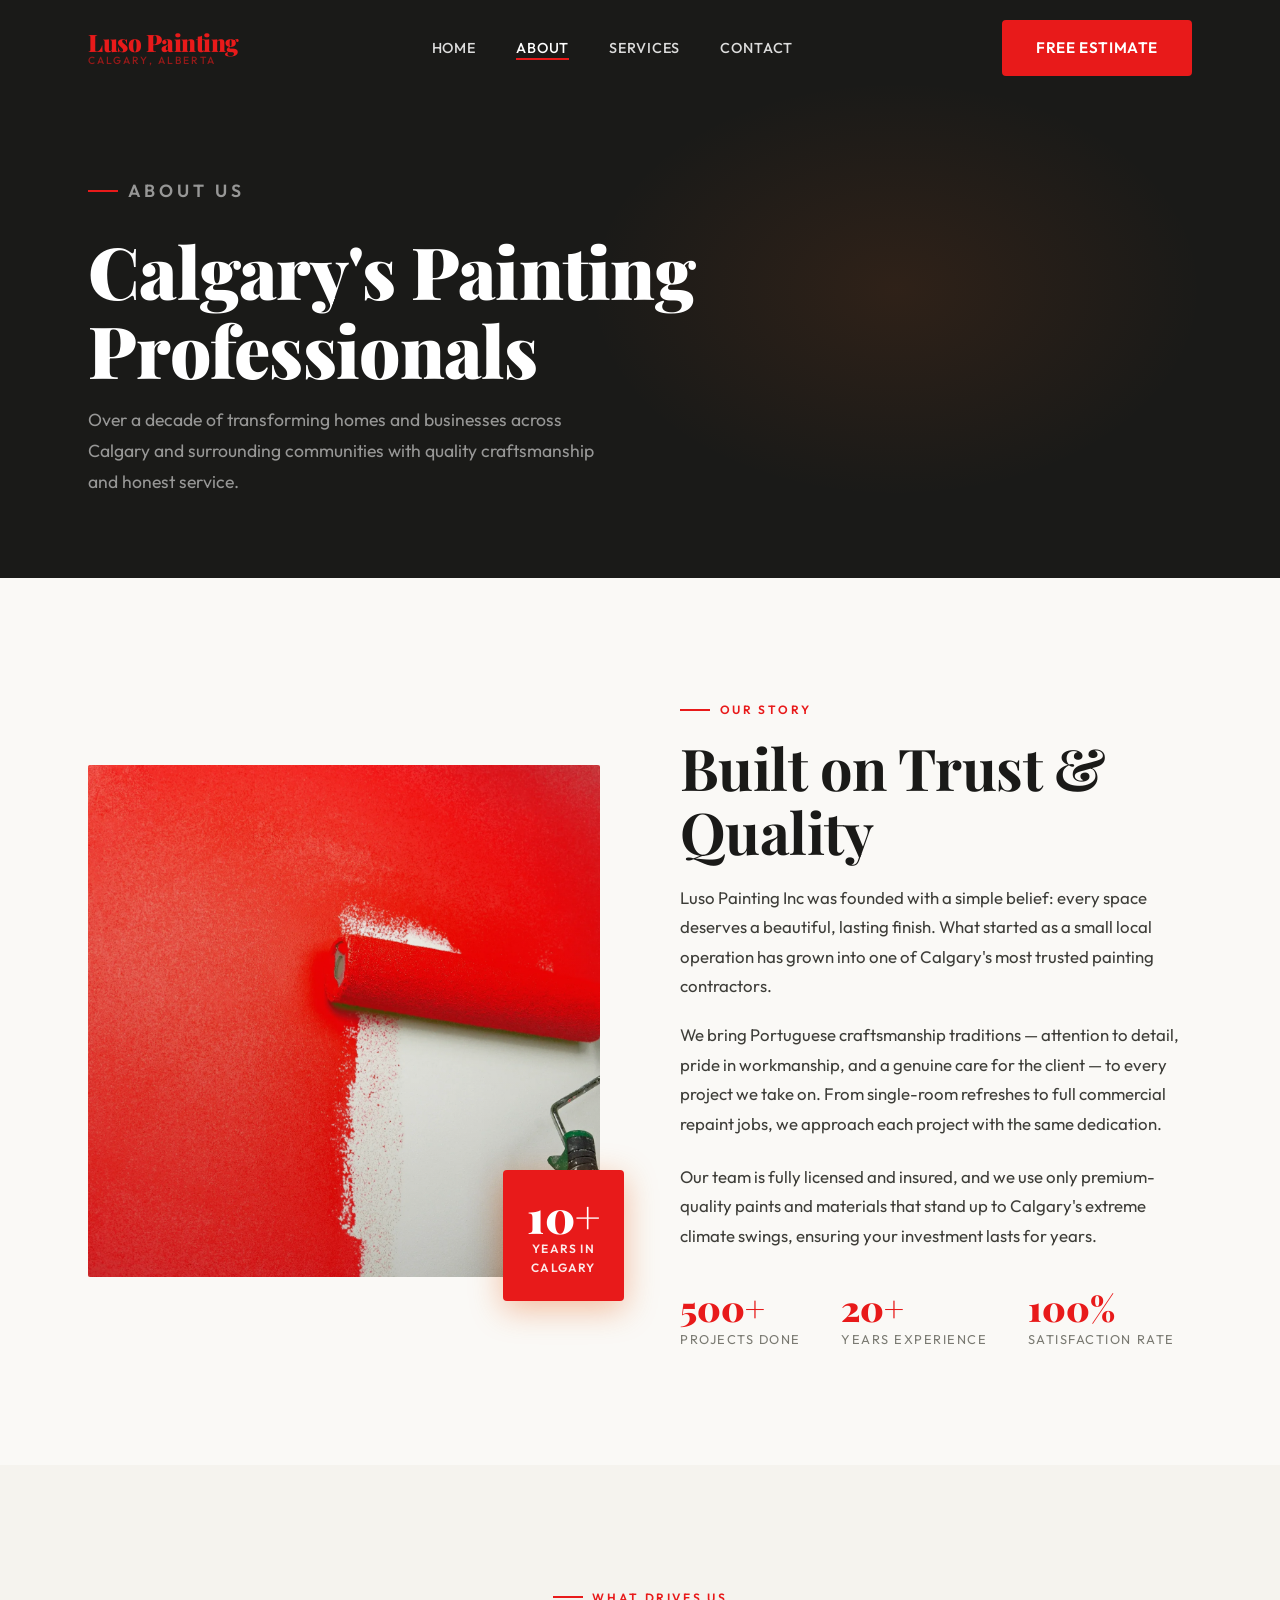
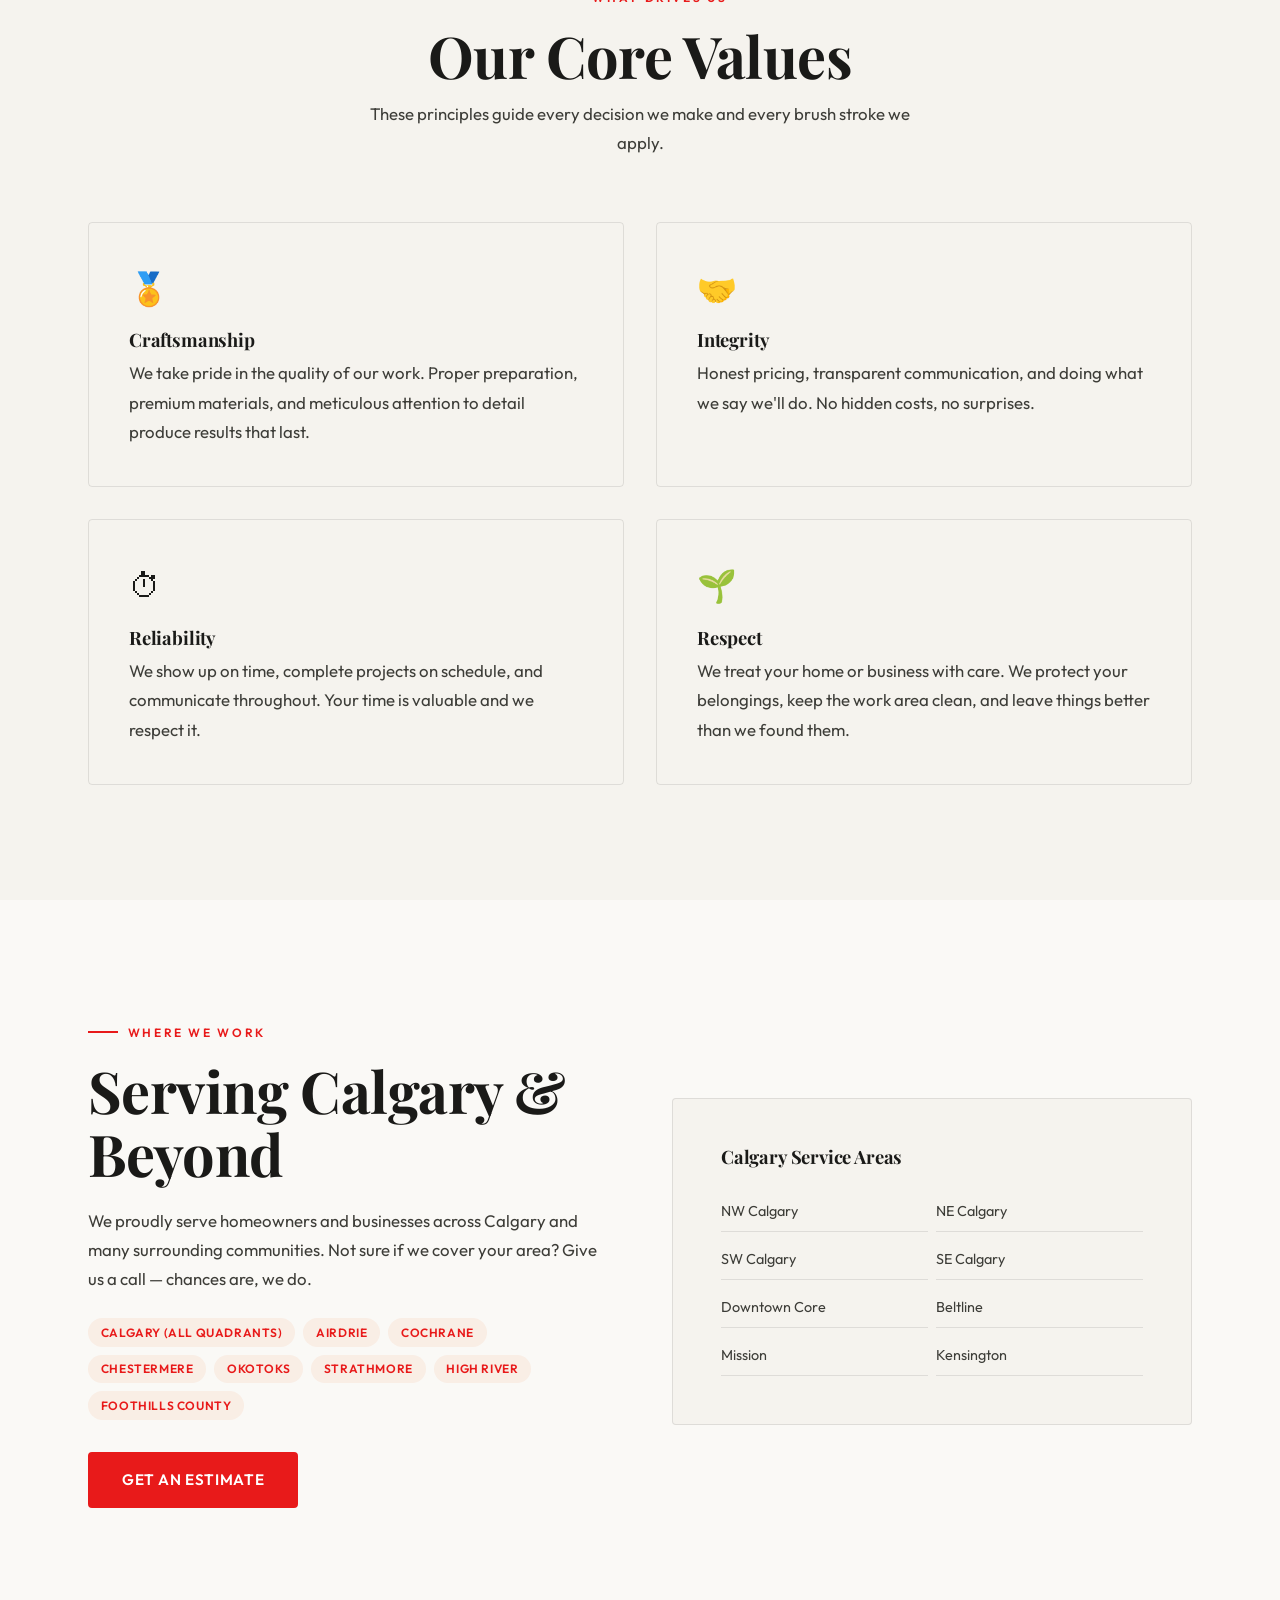
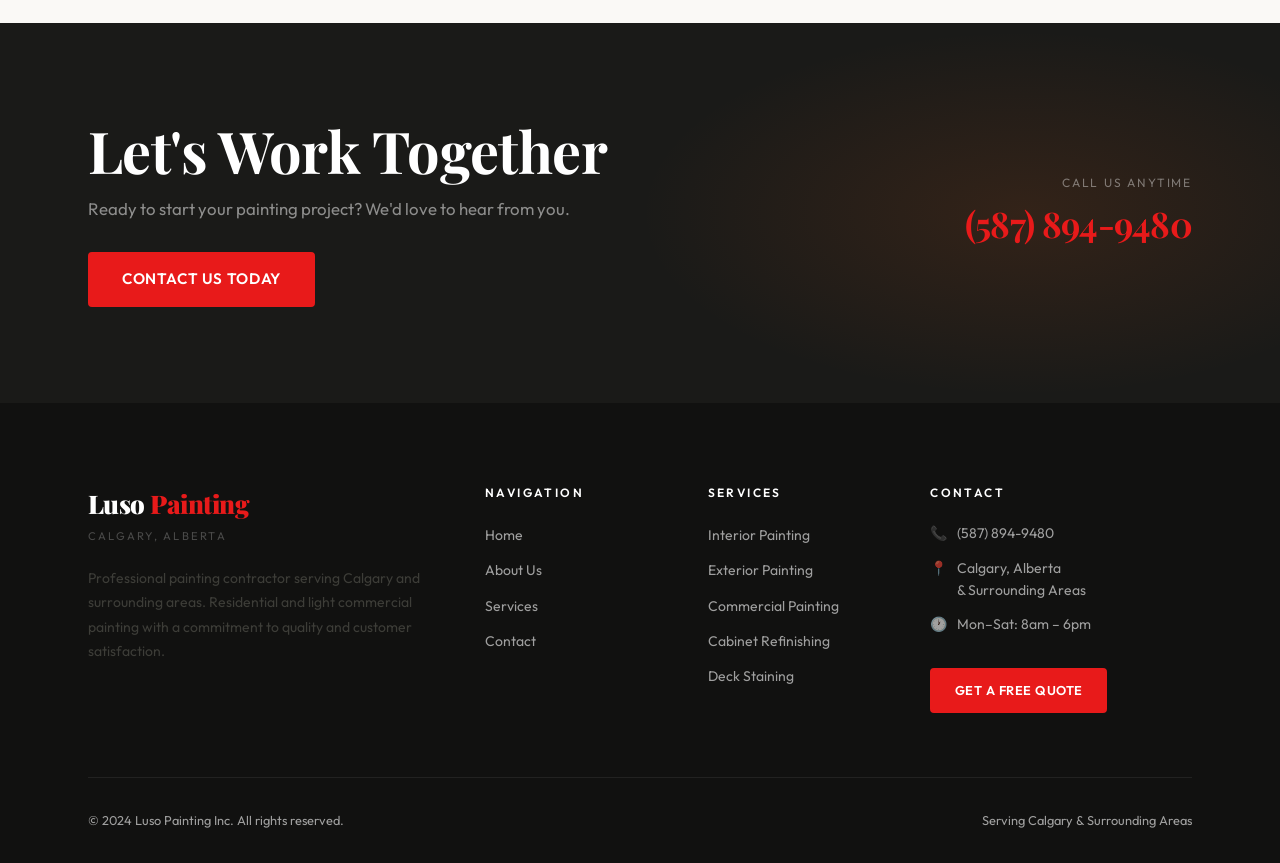
==== commit d88b1fd6: "Update copy on About page." ====
--- a/about.html
+++ b/about.html
@@ -79,7 +79,7 @@
               <div style="font-size:0.8rem;text-transform:uppercase;letter-spacing:0.12em;color:var(--muted);margin-top:0.25rem">Projects Done</div>
             </div>
             <div>
-              <div style="font-family:'Playfair Display',serif;font-size:2.2rem;font-weight:900;color:var(--orange);line-height:1">10+</div>
+              <div style="font-family:'Playfair Display',serif;font-size:2.2rem;font-weight:900;color:var(--orange);line-height:1">20+</div>
               <div style="font-size:0.8rem;text-transform:uppercase;letter-spacing:0.12em;color:var(--muted);margin-top:0.25rem">Years Experience</div>
             </div>
             <div>
--- a/css/style.css
+++ b/css/style.css
@@ -684,8 +684,45 @@
   .section { padding: clamp(3rem, 8vw, 5rem) 0; }
 
   /* ── NAV ──────────────────────────────────────────────────── */
+  .nav { padding: 0.8rem 0; }
+  .nav__inner {
+    align-items: flex-start;
+    gap: 0.9rem;
+  }
   .nav__links, .nav__cta { display: none; }
-  .nav__hamburger { display: flex; }
+  .nav__hamburger {
+    display: flex;
+    flex-shrink: 0;
+    margin-top: 0.15rem;
+  }
+  .nav__logo {
+    flex: 1 1 auto;
+    min-width: 0;
+    max-width: calc(100% - 130px);
+  }
+  .nav__logo-name {
+    font-size: 2rem;
+    line-height: 0.9;
+    letter-spacing: -0.04em;
+  }
+  .nav__logo-sub {
+    font-size: 0.58rem;
+    letter-spacing: 0.18em;
+    margin-top: 0.35rem;
+  }
+
+  .hero__content {
+    padding-top: 10.5rem;
+    padding-bottom: 4rem;
+  }
+  .hero__eyebrow {
+    font-size: 0.7rem;
+    letter-spacing: 0.16em;
+    margin-bottom: 1rem;
+  }
+  .hero__title {
+    max-width: 12ch;
+  }
 
   .about-grid, .why-grid, .contact-grid { grid-template-columns: 1fr; }
   .about__badge { right: 0; bottom: -1rem; }
@@ -707,6 +744,15 @@
 
 @media (max-width: 480px) {
   .container { padding: 0 16px; }
+  .nav { padding: 0.7rem 0; }
+  .nav__inner { gap: 0.75rem; }
+  .nav__logo { max-width: calc(100% - 118px); }
+  .nav__logo-name { font-size: 1.58rem; }
+  .nav__logo-sub { font-size: 0.54rem; letter-spacing: 0.14em; }
+  .nav__hamburger { padding: 8px 12px 8px 10px; }
+  .nav__hamburger-label { font-size: 0.58rem; letter-spacing: 0.14em; }
+  .hero__content { padding-top: 9.5rem; }
+  .hero__eyebrow::before { width: 24px; }
   .process__steps { grid-template-columns: 1fr; }
   .hero__actions { flex-direction: column; }
   .hero__actions .btn { width: fit-content; }
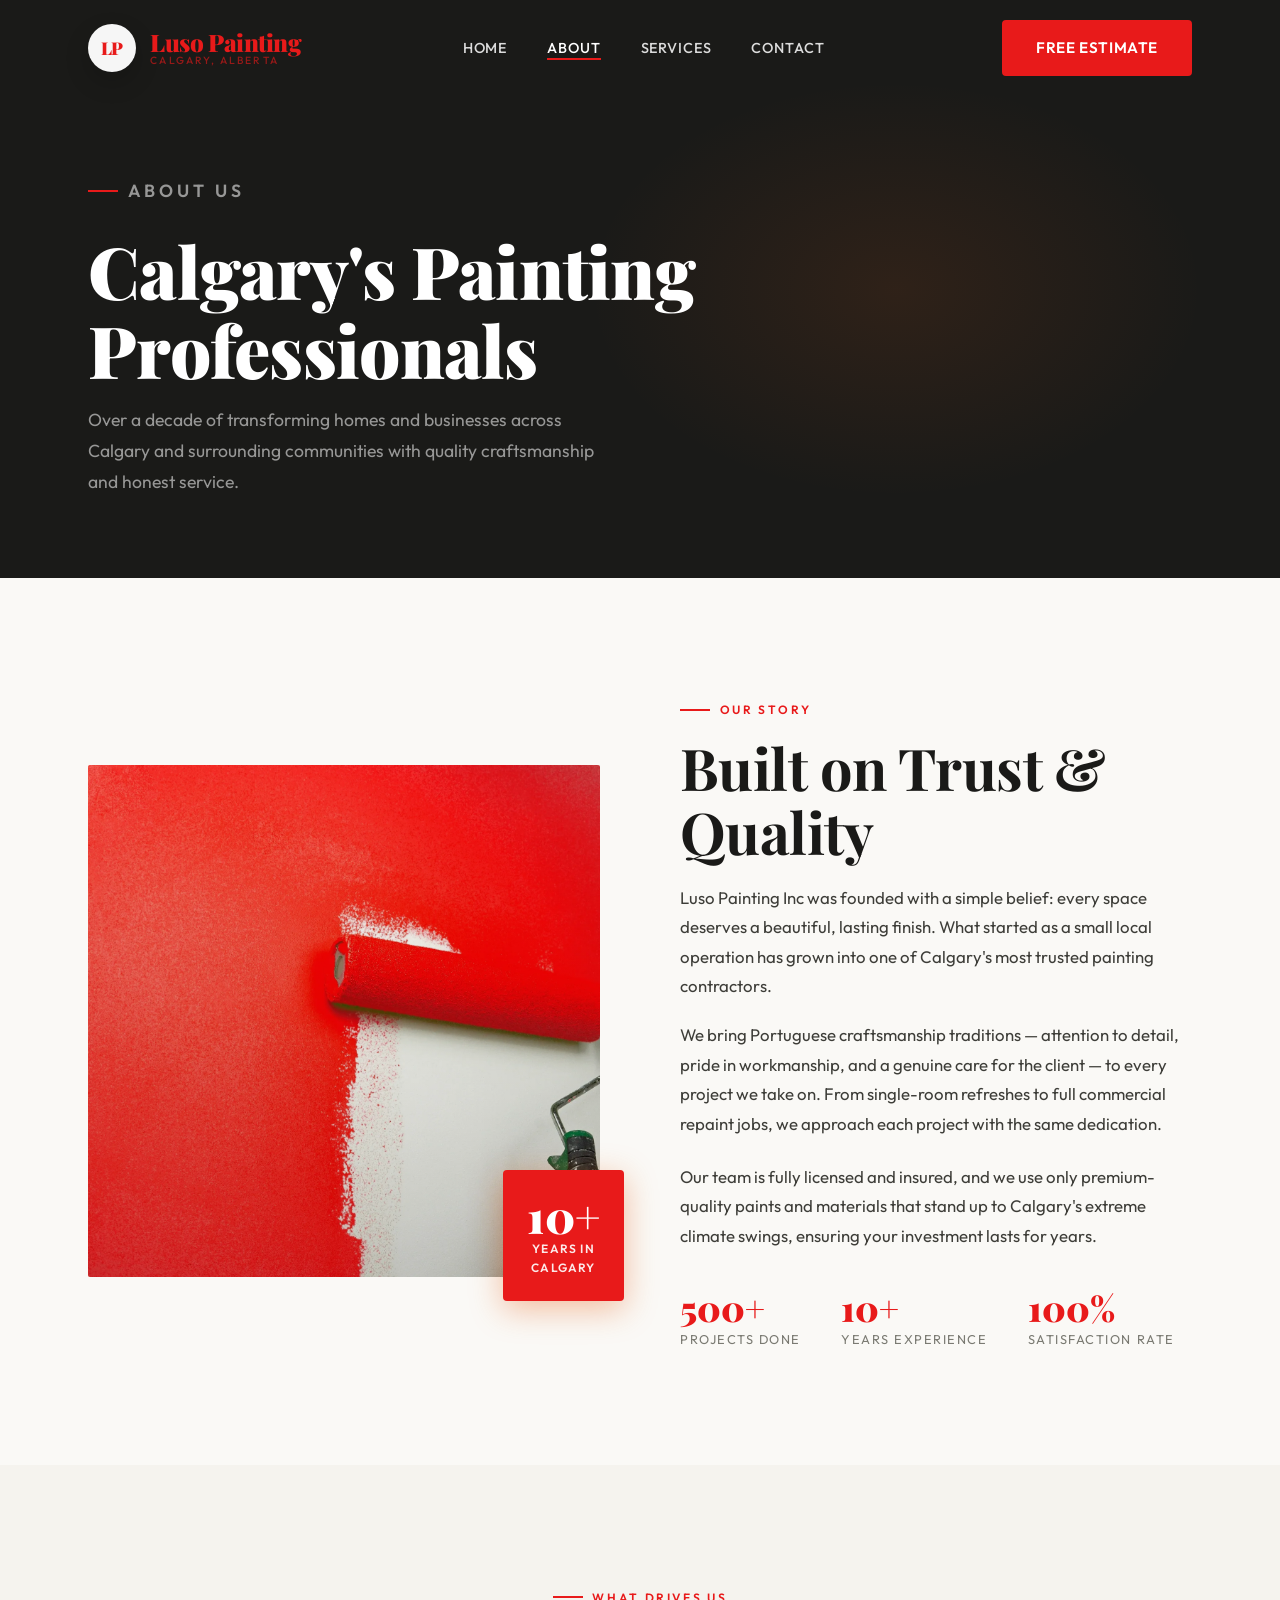
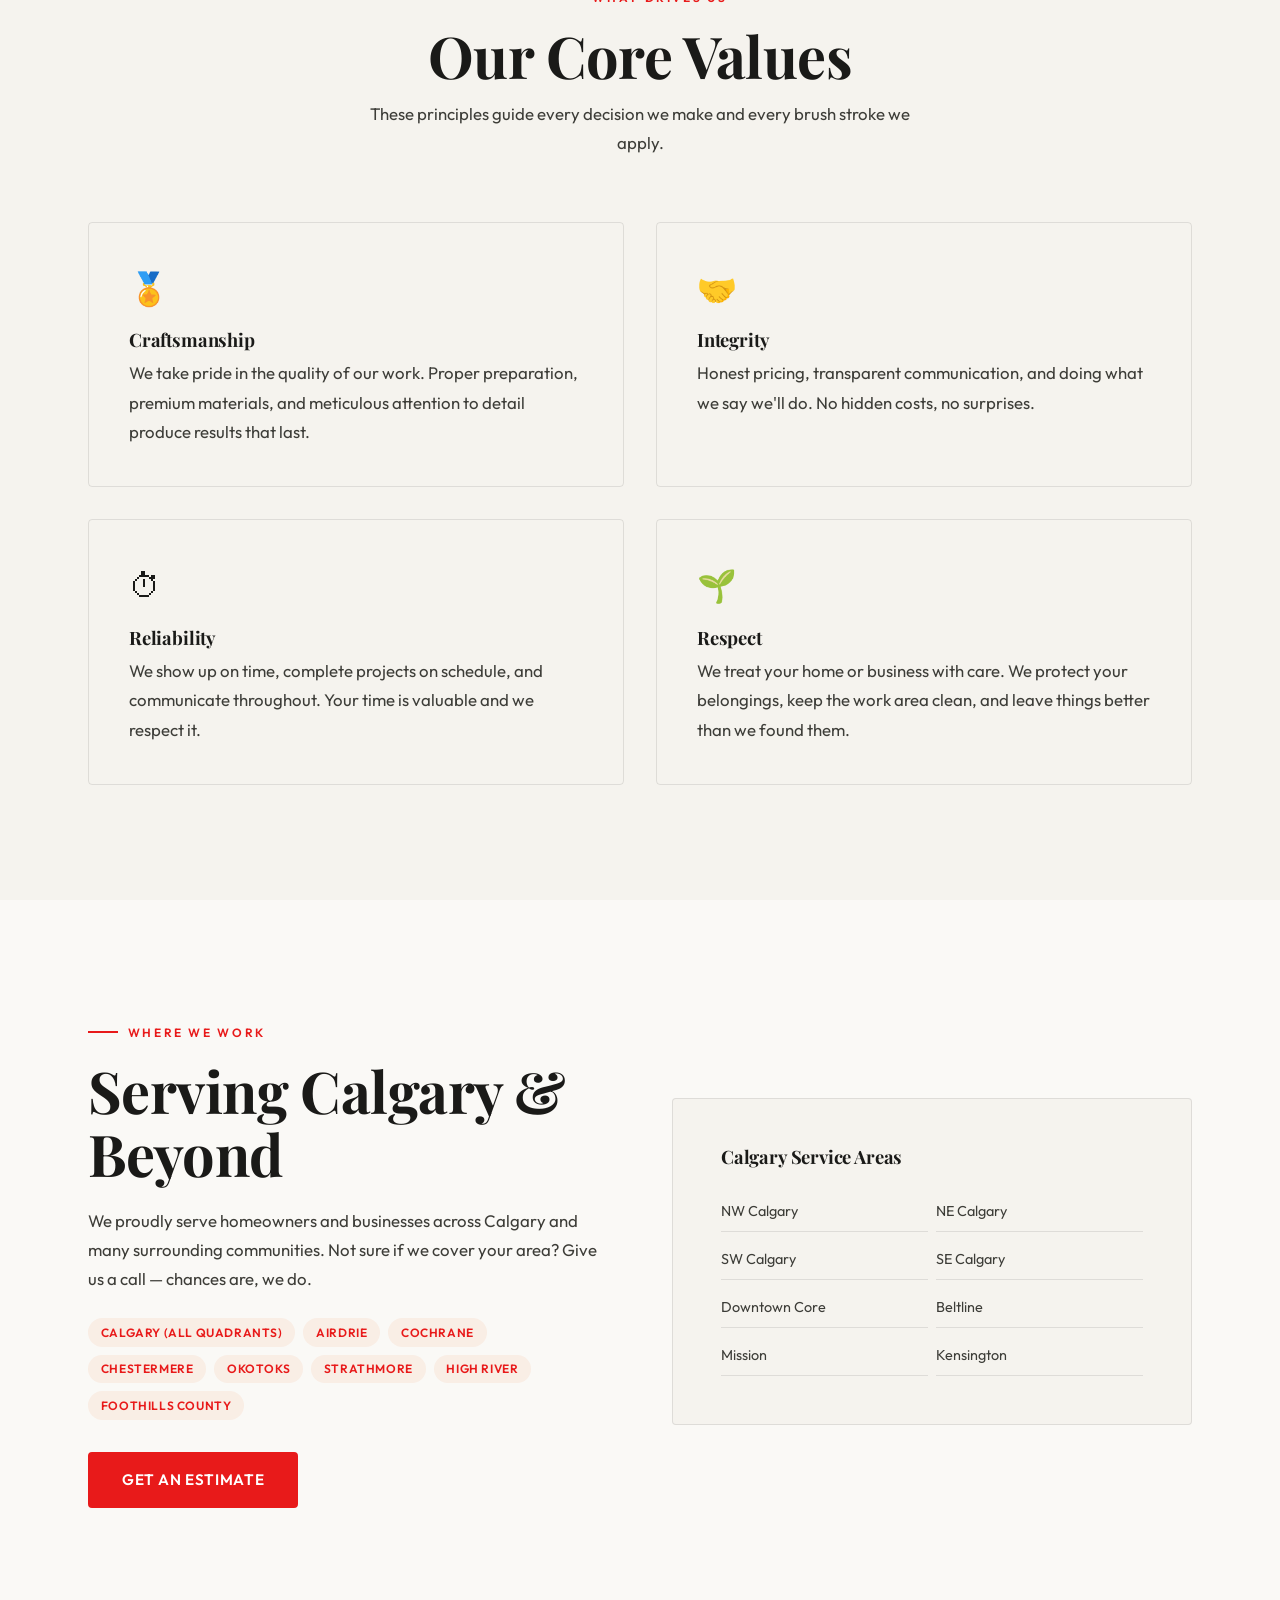
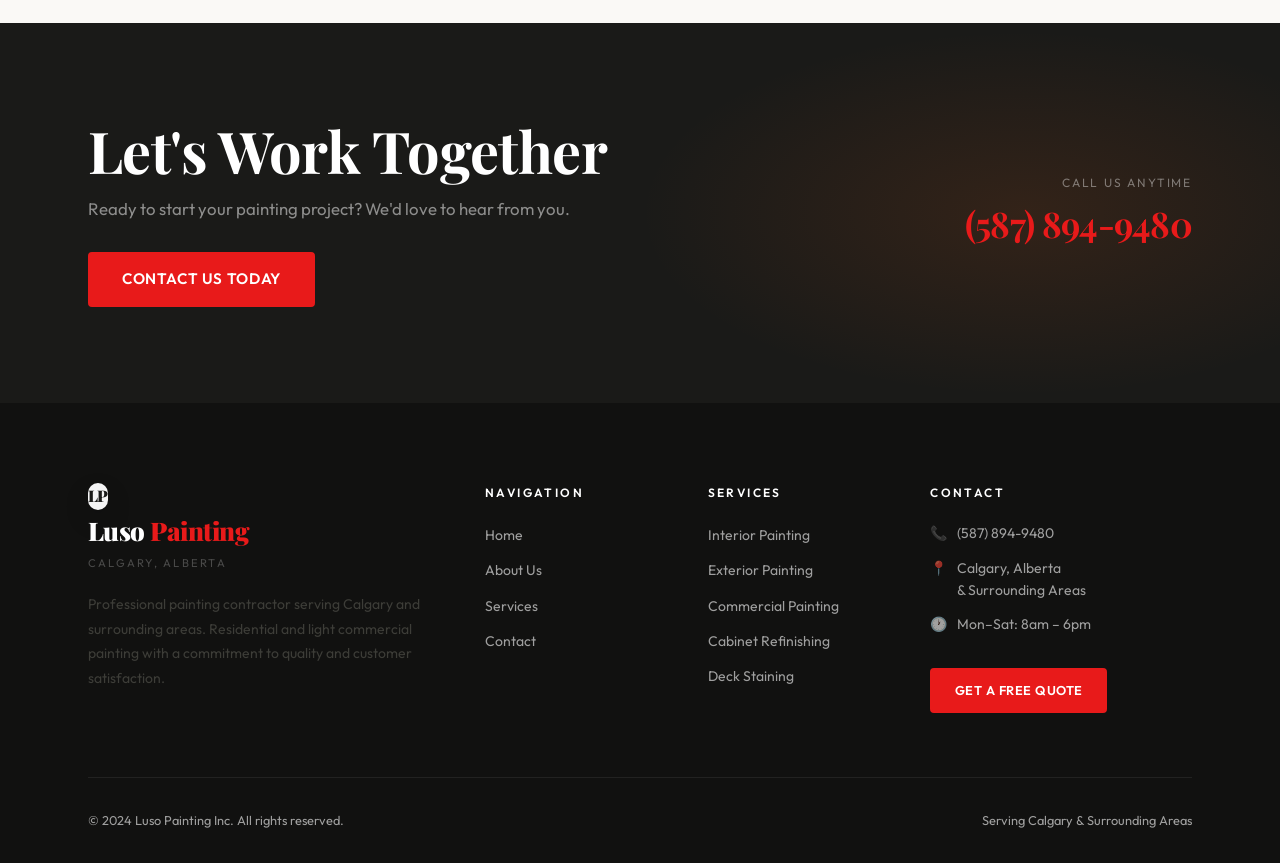
==== commit 57c00aaa: "Add logo." ====
--- a/about.html
+++ b/about.html
@@ -15,9 +15,16 @@
   <nav class="nav scrolled">
     <div class="container">
       <div class="nav__inner">
-        <a href="index.html" class="nav__logo">
-          <span class="nav__logo-name">Luso<span> Painting</span></span>
-          <span class="nav__logo-sub">Calgary, Alberta</span>
+        <a href="index.html" class="nav__logo" aria-label="Luso Painting home">
+          <span class="brand-mark brand-mark--nav" aria-hidden="true">
+            <object data="images/logo.pdf" type="application/pdf" class="brand-mark__asset" tabindex="-1">
+              <span class="brand-mark__fallback">LP</span>
+            </object>
+          </span>
+          <span class="nav__logo-copy">
+            <span class="nav__logo-name">Luso<span> Painting</span></span>
+            <span class="nav__logo-sub">Calgary, Alberta</span>
+          </span>
         </a>
         <ul class="nav__links">
           <li><a href="index.html" data-page="index.html">Home</a></li>
@@ -79,7 +86,7 @@
               <div style="font-size:0.8rem;text-transform:uppercase;letter-spacing:0.12em;color:var(--muted);margin-top:0.25rem">Projects Done</div>
             </div>
             <div>
-              <div style="font-family:'Playfair Display',serif;font-size:2.2rem;font-weight:900;color:var(--orange);line-height:1">20+</div>
+              <div style="font-family:'Playfair Display',serif;font-size:2.2rem;font-weight:900;color:var(--orange);line-height:1">10+</div>
               <div style="font-size:0.8rem;text-transform:uppercase;letter-spacing:0.12em;color:var(--muted);margin-top:0.25rem">Years Experience</div>
             </div>
             <div>
@@ -185,10 +192,17 @@
   <footer>
     <div class="container">
       <div class="footer__grid">
-        <div>
-          <div class="footer__brand-name">Luso<span> Painting</span></div>
-          <div class="footer__brand-tag">Calgary, Alberta</div>
-          <p class="footer__brand-desc">Professional painting contractor serving Calgary and surrounding areas. Residential and light commercial painting with a commitment to quality and customer satisfaction.</p>
+        <div class="footer__brand">
+          <span class="brand-mark brand-mark--footer" aria-hidden="true">
+            <object data="images/logo.pdf" type="application/pdf" class="brand-mark__asset" tabindex="-1">
+              <span class="brand-mark__fallback">LP</span>
+            </object>
+          </span>
+          <div class="footer__brand-copy">
+            <div class="footer__brand-name">Luso<span> Painting</span></div>
+            <div class="footer__brand-tag">Calgary, Alberta</div>
+            <p class="footer__brand-desc">Professional painting contractor serving Calgary and surrounding areas. Residential and light commercial painting with a commitment to quality and customer satisfaction.</p>
+          </div>
         </div>
         <div class="footer__col">
           <h5>Navigation</h5>
--- a/css/style.css
+++ b/css/style.css
@@ -94,8 +94,56 @@
 }
 
 .nav__logo {
-  display: flex; flex-direction: column; line-height: 1;
+  display: flex; align-items: center; gap: 0.9rem;
   color: #fff;
+  min-width: 0;
+}
+
+.brand-mark {
+  display: inline-flex;
+  align-items: center;
+  justify-content: center;
+  flex: 0 0 auto;
+  border-radius: 999px;
+  overflow: hidden;
+  background: rgba(255,255,255,0.96);
+  box-shadow: 0 10px 24px rgba(0,0,0,0.18);
+}
+.brand-mark__asset,
+.brand-mark__asset embed,
+.brand-mark__asset iframe {
+  display: block;
+  width: 100%;
+  height: 100%;
+  border: 0;
+  pointer-events: none;
+}
+.brand-mark__fallback {
+  display: inline-flex;
+  align-items: center;
+  justify-content: center;
+  width: 100%;
+  height: 100%;
+  font-family: 'Playfair Display', serif;
+  font-weight: 900;
+  letter-spacing: -0.04em;
+  color: var(--ink);
+}
+
+.nav__logo-copy {
+  display: flex;
+  flex-direction: column;
+  line-height: 1;
+}
+
+.brand-mark--nav {
+  width: 3rem;
+  height: 3rem;
+  padding: 0.35rem;
+}
+
+.brand-mark--nav .brand-mark__fallback {
+  font-size: 1.1rem;
 }
 .nav__logo-name {
   font-family: 'Playfair Display', serif;
@@ -788,3 +836,29 @@
   background: linear-gradient(180deg, rgba(0,0,0,0.04) 0%, rgba(0,0,0,0.16) 100%);
   pointer-events: none;
 }
+
+@media (max-width: 900px) {
+  .footer__brand {
+    grid-template-columns: 1fr;
+  }
+  .brand-mark--footer {
+    width: 4.5rem;
+    height: 4.5rem;
+  }
+}
+
+@media (max-width: 640px) {
+  .brand-mark--nav {
+    width: 2.35rem;
+    height: 2.35rem;
+    padding: 0.28rem;
+  }
+  .nav__logo-copy {
+    gap: 0.1rem;
+  }
+  .brand-mark--footer {
+    width: 4rem;
+    height: 4rem;
+    padding: 0.45rem;
+  }
+}
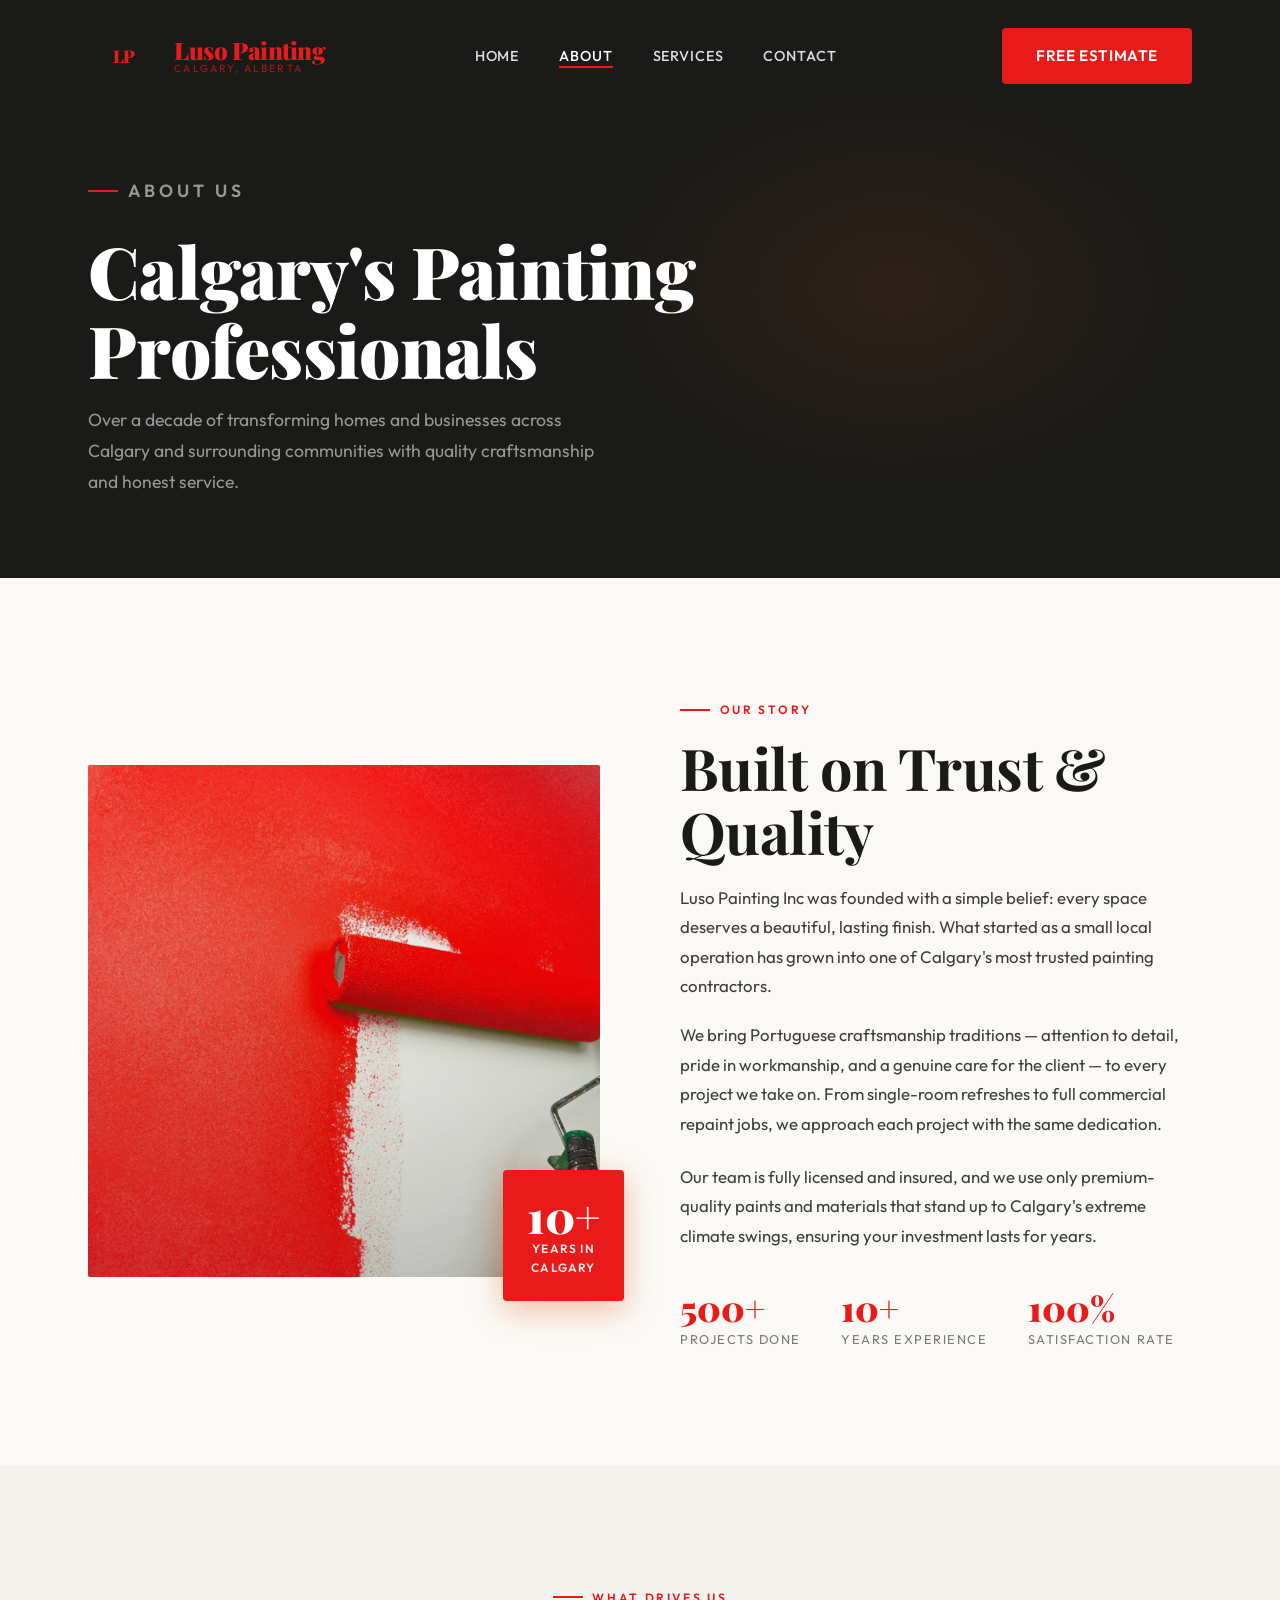
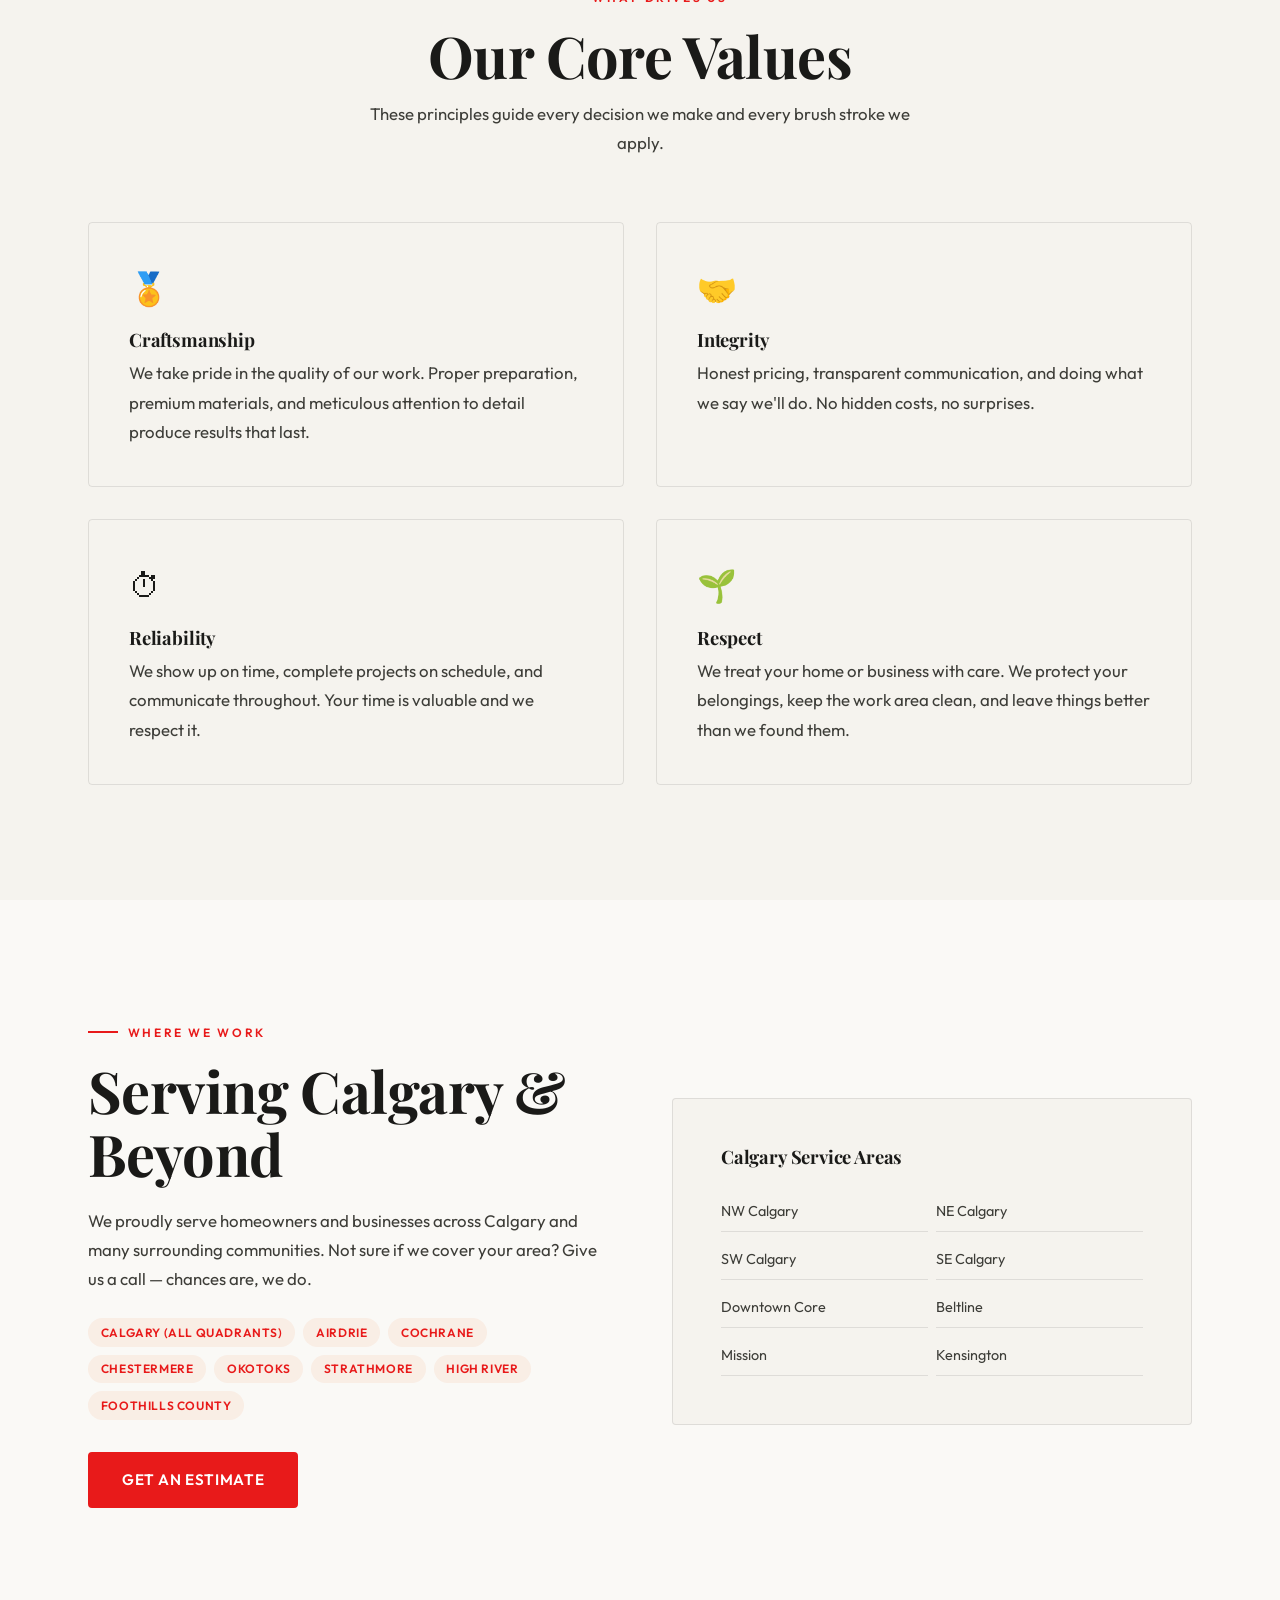
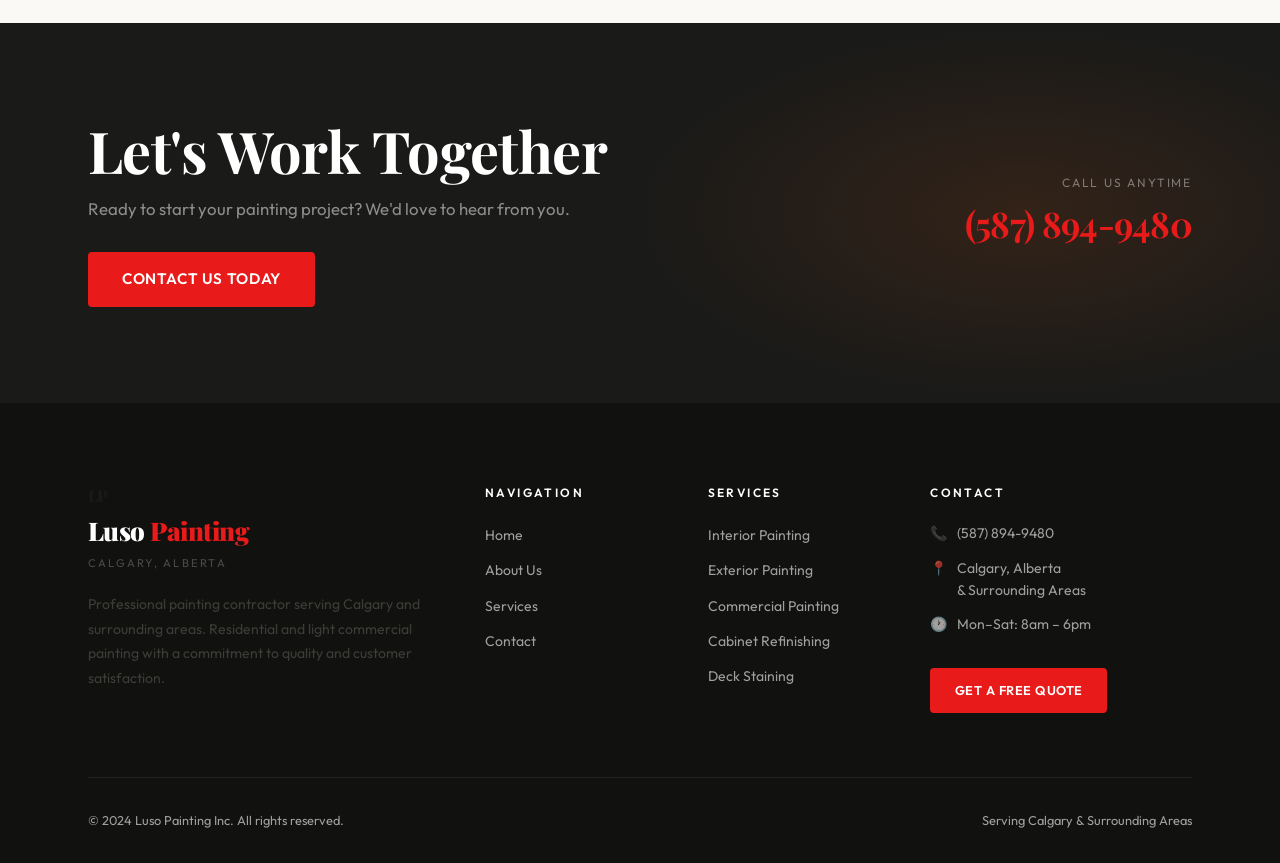
==== commit a1baccd9: "Site icon." ====
--- a/about.html
+++ b/about.html
@@ -8,6 +8,7 @@
   <link rel="stylesheet" href="css/style.css" />
   <link rel="preconnect" href="https://fonts.googleapis.com" />
   <link rel="preconnect" href="https://fonts.gstatic.com" crossorigin />
+  <link rel="icon" type="image/svg+xml" href="images/logo.svg">
 </head>
 <body>
 
@@ -17,7 +18,7 @@
       <div class="nav__inner">
         <a href="index.html" class="nav__logo" aria-label="Luso Painting home">
           <span class="brand-mark brand-mark--nav" aria-hidden="true">
-            <object data="images/logo.pdf" type="application/pdf" class="brand-mark__asset" tabindex="-1">
+            <object data="images/logo.png" type="application/pdf" class="brand-mark__asset" tabindex="-1">
               <span class="brand-mark__fallback">LP</span>
             </object>
           </span>
@@ -194,7 +195,7 @@
       <div class="footer__grid">
         <div class="footer__brand">
           <span class="brand-mark brand-mark--footer" aria-hidden="true">
-            <object data="images/logo.pdf" type="application/pdf" class="brand-mark__asset" tabindex="-1">
+            <object data="images/logo.png" type="application/pdf" class="brand-mark__asset" tabindex="-1">
               <span class="brand-mark__fallback">LP</span>
             </object>
           </span>
--- a/css/style.css
+++ b/css/style.css
@@ -106,8 +106,9 @@
   flex: 0 0 auto;
   border-radius: 999px;
   overflow: hidden;
-  background: rgba(255,255,255,0.96);
-  box-shadow: 0 10px 24px rgba(0,0,0,0.18);
+
+  background: transparent; /* FIX */
+  box-shadow: none;        /* optional — cleaner look */
 }
 .brand-mark__asset,
 .brand-mark__asset embed,
@@ -137,9 +138,9 @@
 }
 
 .brand-mark--nav {
-  width: 3rem;
-  height: 3rem;
-  padding: 0.35rem;
+  width: 4.5rem;   /* bigger logo */
+  height: 4.5rem;
+  padding: 0.4rem;
 }
 
 .brand-mark--nav .brand-mark__fallback {
@@ -472,6 +473,69 @@
 .service-card__icon { font-size: 2rem; margin-bottom: 1rem; display: block; }
 .service-card h3 { color: #fff; font-size: 1.25rem; margin-bottom: 0.75rem; }
 .service-card p { color: rgba(255,255,255,0.5); font-size: 0.9rem; line-height: 1.7; }
+
+
+.service-card--photo {
+  padding: 0;
+  min-height: 27rem;
+  display: flex;
+  align-items: flex-end;
+  background: #161614;
+}
+.service-card--photo .service-card__media {
+  position: absolute;
+  inset: 0;
+}
+.service-card--photo .service-card__media img {
+  width: 100%;
+  height: 100%;
+  object-fit: cover;
+  display: block;
+}
+.service-card--photo::after {
+  content: '';
+  position: absolute;
+  inset: 0;
+  background: linear-gradient(180deg, rgba(10,10,10,0.04) 0%, rgba(10,10,10,0.22) 42%, rgba(10,10,10,0.82) 100%);
+  pointer-events: none;
+}
+.service-card__content {
+  position: relative;
+  z-index: 2;
+  padding: 2rem;
+  width: 100%;
+}
+.service-card__eyebrow {
+  display: inline-block;
+  margin-bottom: 0.85rem;
+  font-size: 0.72rem;
+  font-weight: 700;
+  letter-spacing: 0.16em;
+  text-transform: uppercase;
+  color: rgba(255,255,255,0.72);
+}
+.service-card--photo .service-card__num {
+  color: rgba(255,255,255,0.18);
+  margin-bottom: 0.75rem;
+}
+.service-card--photo h3 {
+  font-size: 1.45rem;
+  margin-bottom: 0.65rem;
+}
+.service-card--photo p {
+  color: rgba(255,255,255,0.72);
+  max-width: 30ch;
+}
+.service-card__tags {
+  display: flex;
+  flex-wrap: wrap;
+  gap: 0.5rem;
+  margin-top: 1rem;
+}
+.service-card__tags .tag {
+  background: rgba(255,255,255,0.12);
+  color: #fff;
+}
 
 /* ---- WHY CHOOSE US ---- */
 .why-grid {
@@ -849,8 +913,8 @@
 
 @media (max-width: 640px) {
   .brand-mark--nav {
-    width: 2.35rem;
-    height: 2.35rem;
+    width: 3.5rem;
+    height: 3.5rem;
     padding: 0.28rem;
   }
   .nav__logo-copy {
@@ -862,3 +926,60 @@
     padding: 0.45rem;
   }
 }
+
+/* ---- BEFORE AFTER ---- */
+
+.before-after-grid {
+  display: grid;
+  grid-template-columns: 1fr 1fr;
+  gap: 2rem;
+}
+
+.before-after-item {
+  position: relative;
+  border-radius: var(--radius);
+  overflow: hidden;
+}
+
+.before-after-photo {
+  width: 100%;
+  height: 420px;
+  object-fit: cover;
+  display: block;
+}
+
+.before-after-label {
+  position: absolute;
+  top: 1rem;
+  left: 1rem;
+
+  background: rgba(0,0,0,0.75);
+  color: #fff;
+
+  padding: 0.35rem 0.75rem;
+  border-radius: 2px;
+
+  font-size: 0.75rem;
+  font-weight: 600;
+
+  letter-spacing: 0.1em;
+  text-transform: uppercase;
+}
+
+.before-after-label.after {
+  background: var(--orange);
+}
+
+/* Mobile */
+
+@media (max-width: 768px) {
+
+  .before-after-grid {
+    grid-template-columns: 1fr;
+  }
+
+  .before-after-photo {
+    height: 300px;
+  }
+
+}
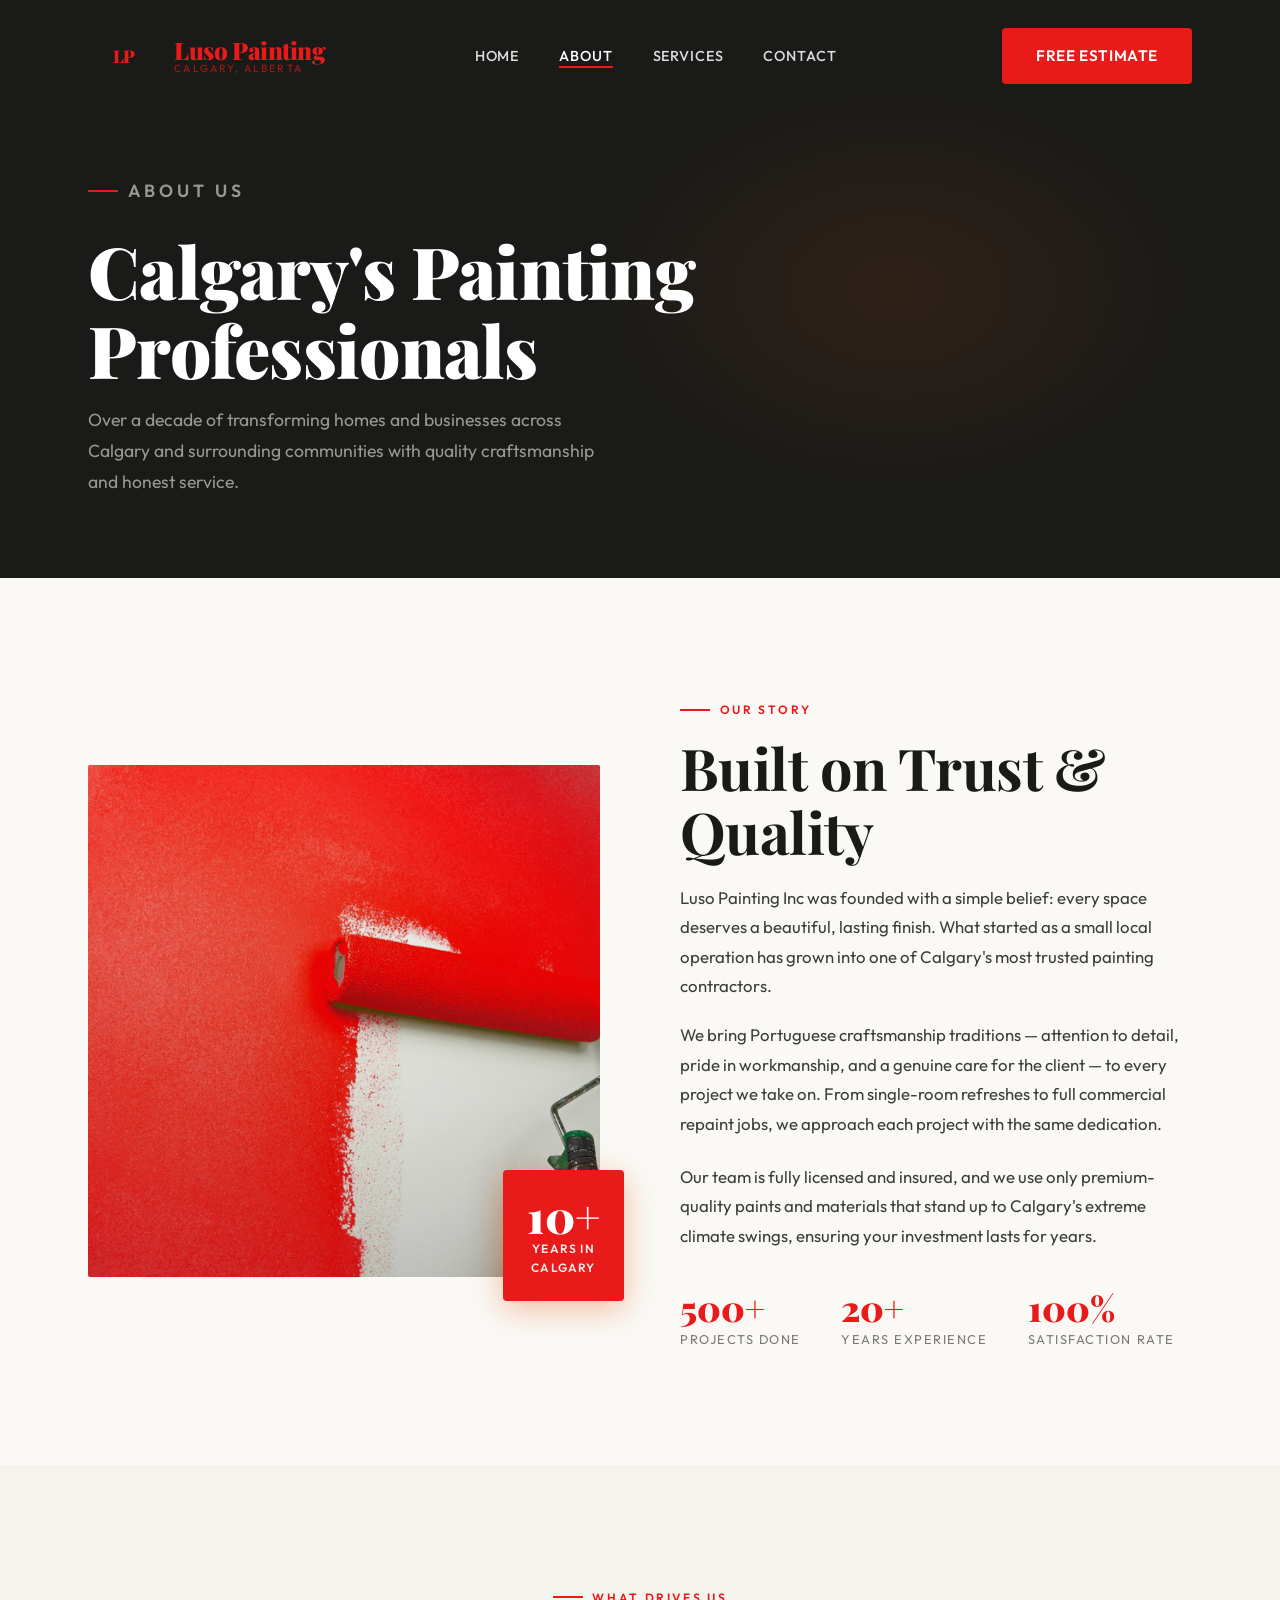
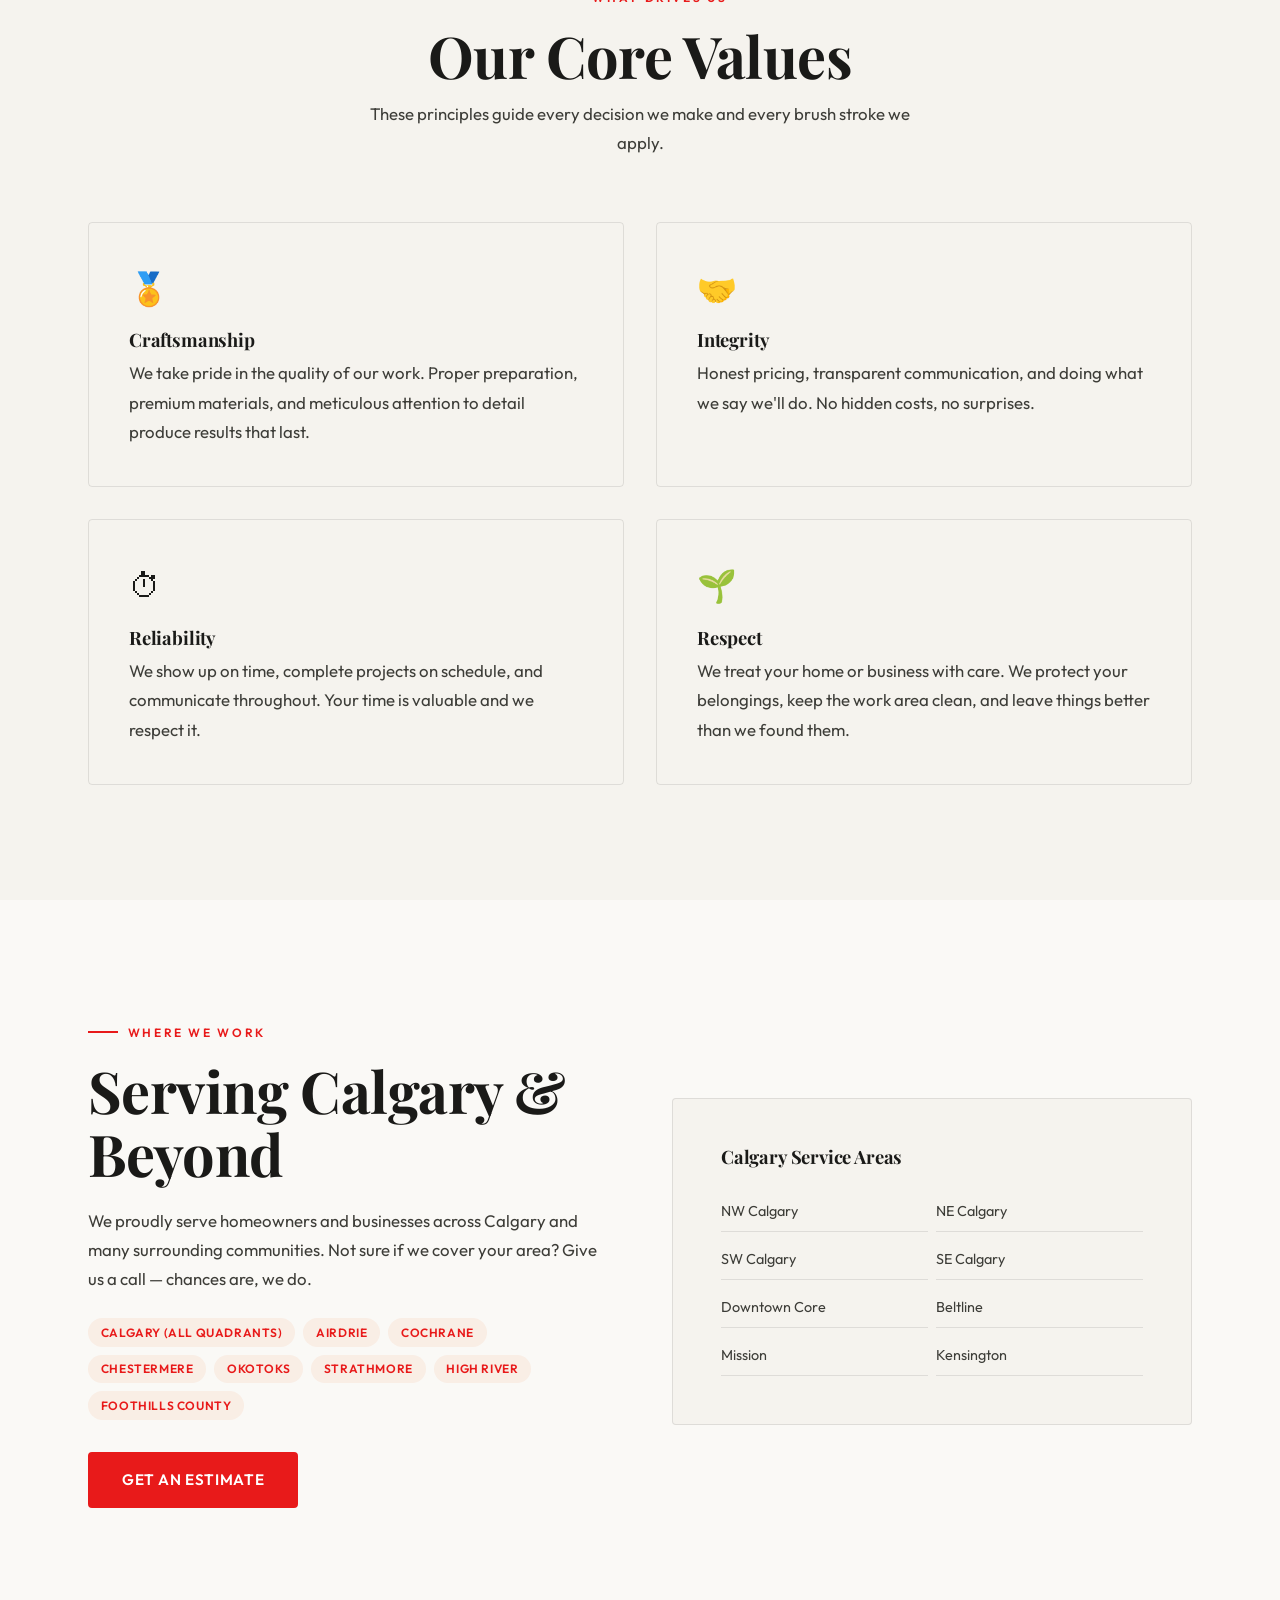
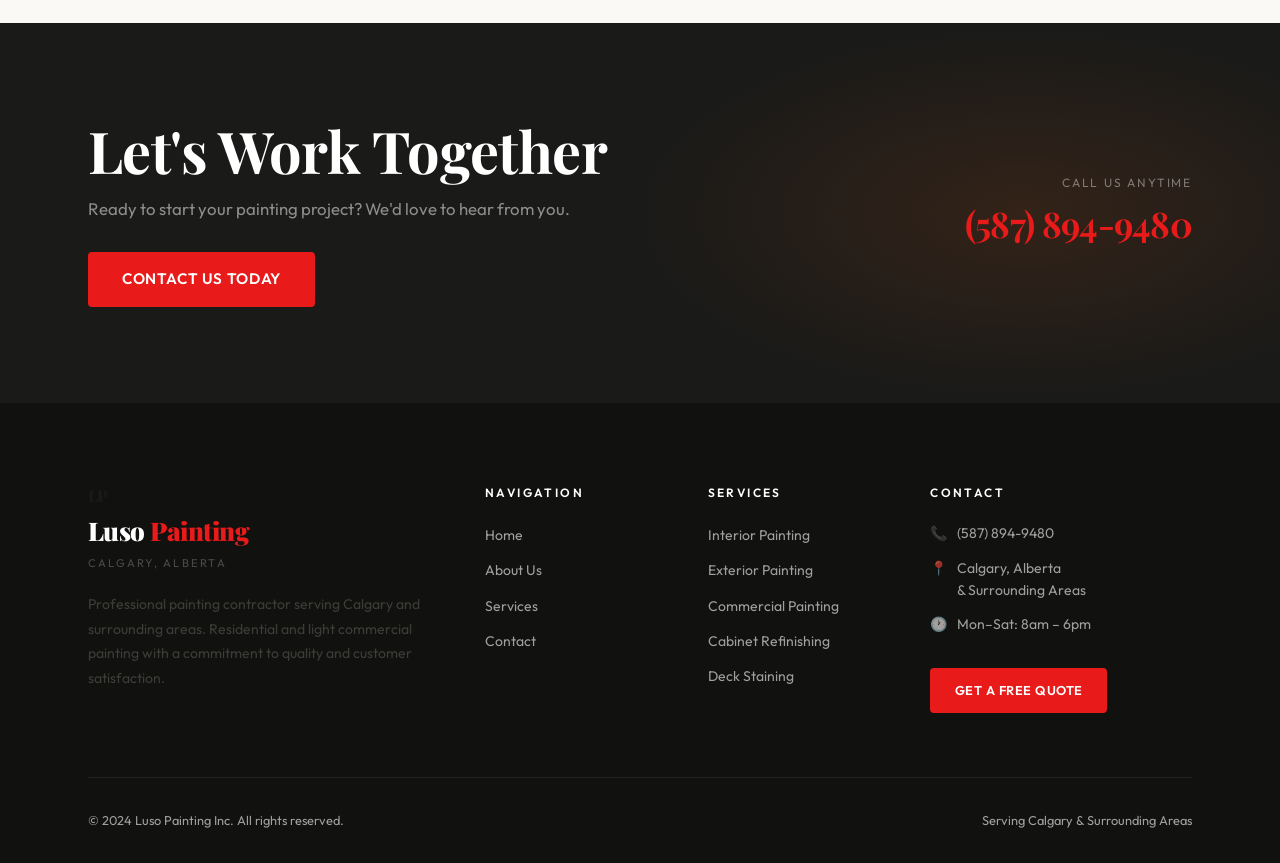
==== commit 1ccea3ea: "Update copy and after image." ====
--- a/about.html
+++ b/about.html
@@ -87,7 +87,7 @@
               <div style="font-size:0.8rem;text-transform:uppercase;letter-spacing:0.12em;color:var(--muted);margin-top:0.25rem">Projects Done</div>
             </div>
             <div>
-              <div style="font-family:'Playfair Display',serif;font-size:2.2rem;font-weight:900;color:var(--orange);line-height:1">10+</div>
+              <div style="font-family:'Playfair Display',serif;font-size:2.2rem;font-weight:900;color:var(--orange);line-height:1">20+</div>
               <div style="font-size:0.8rem;text-transform:uppercase;letter-spacing:0.12em;color:var(--muted);margin-top:0.25rem">Years Experience</div>
             </div>
             <div>
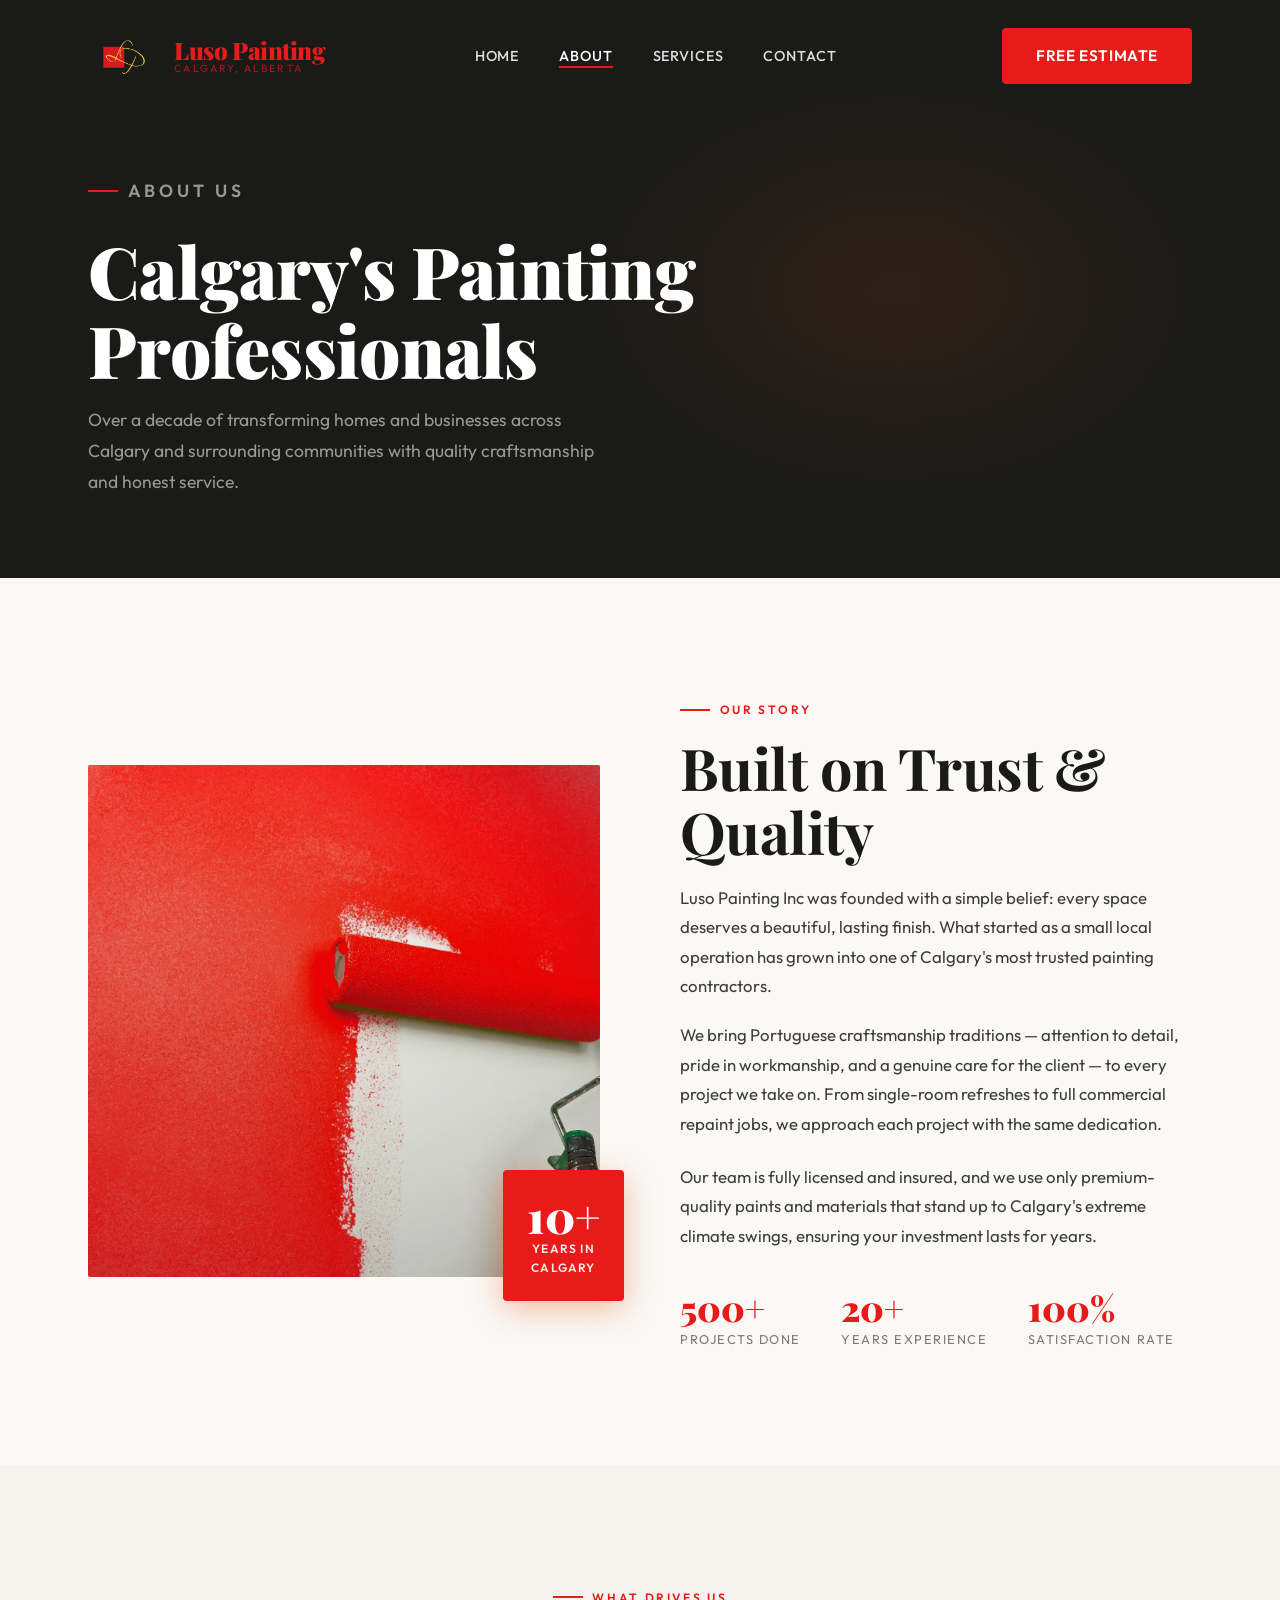
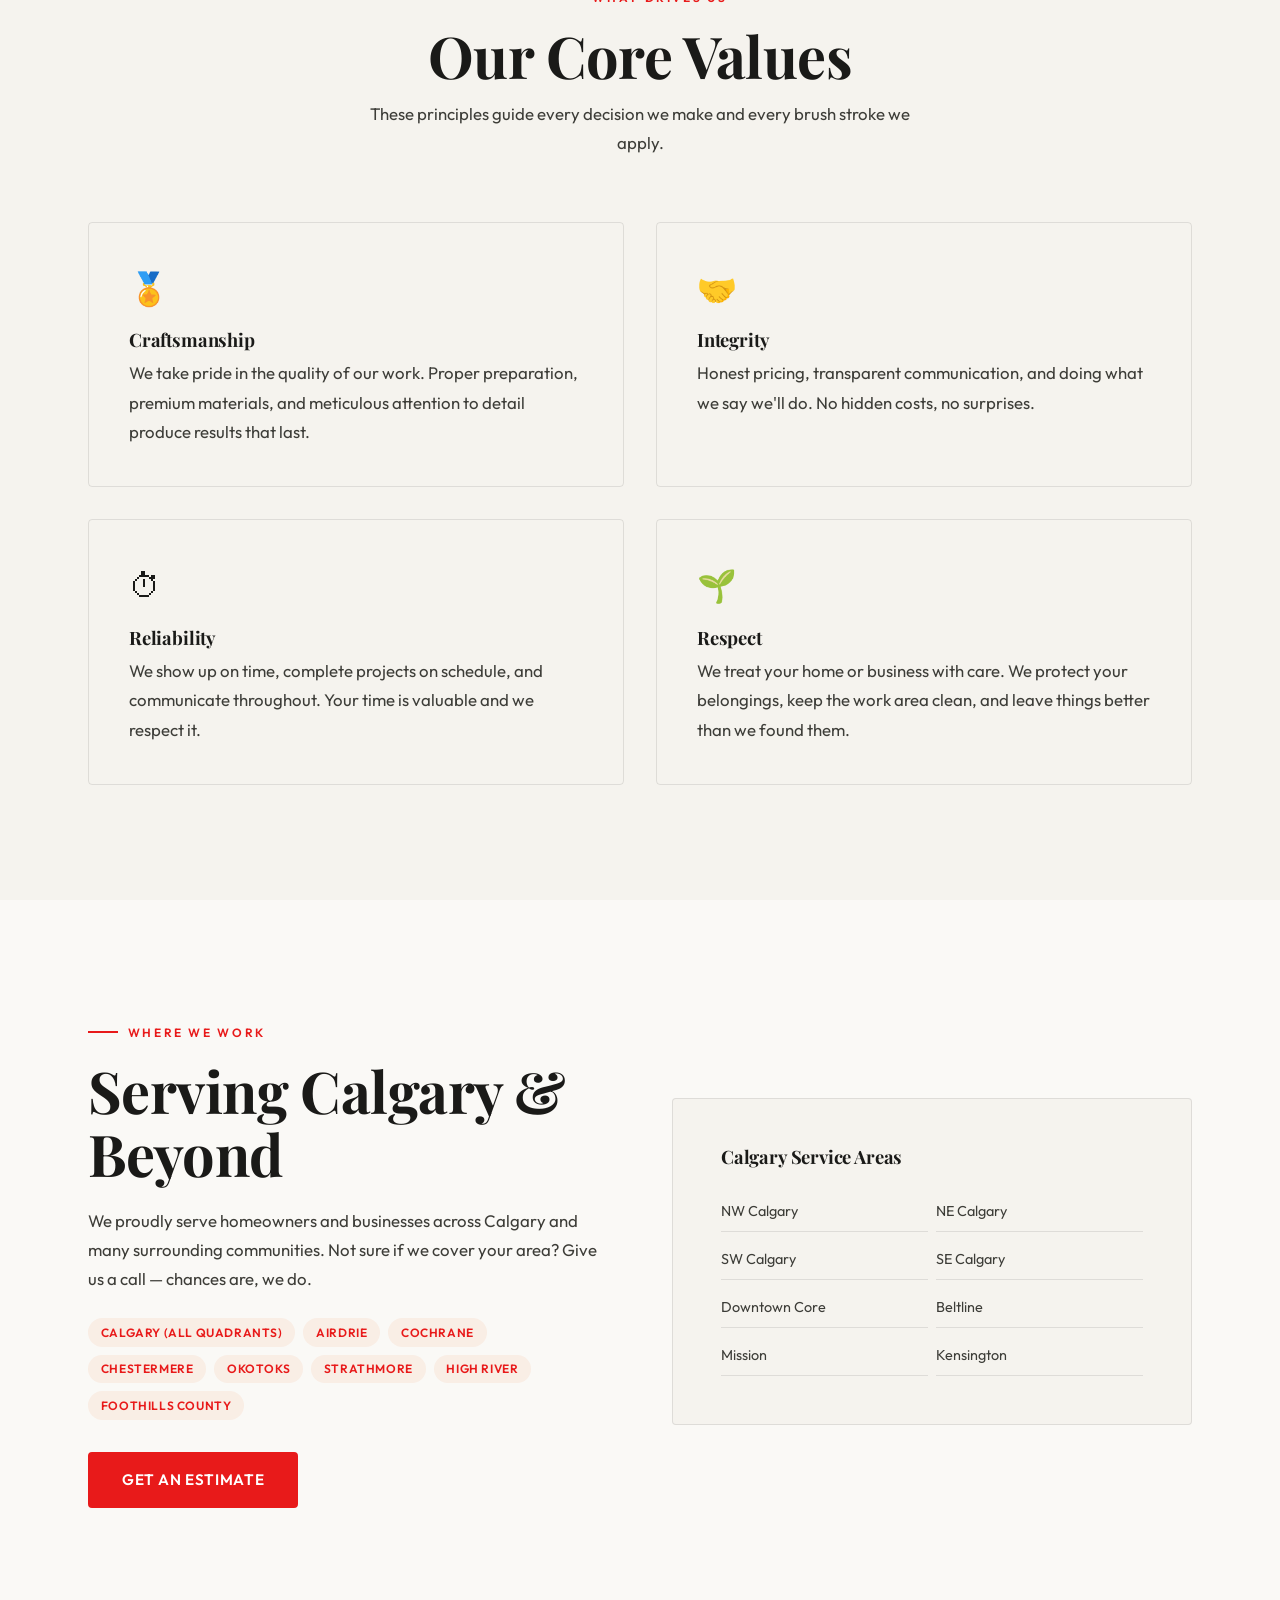
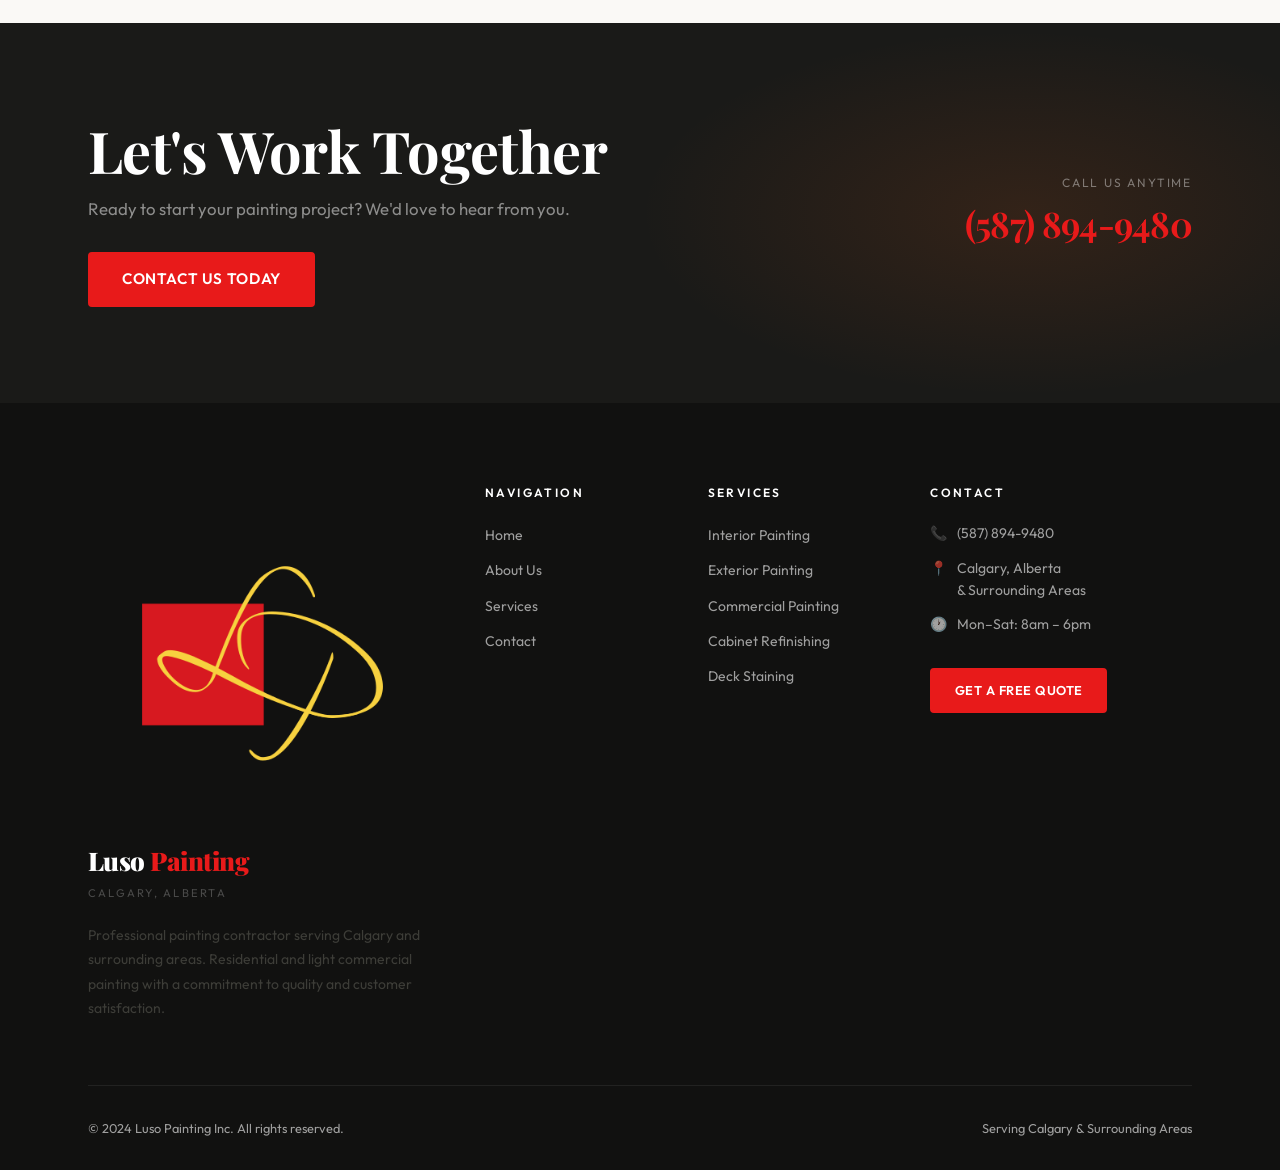
==== commit bbda45b1: "Address logo PDF bug." ====
--- a/about.html
+++ b/about.html
@@ -18,9 +18,7 @@
       <div class="nav__inner">
         <a href="index.html" class="nav__logo" aria-label="Luso Painting home">
           <span class="brand-mark brand-mark--nav" aria-hidden="true">
-            <object data="images/logo.png" type="application/pdf" class="brand-mark__asset" tabindex="-1">
-              <span class="brand-mark__fallback">LP</span>
-            </object>
+            <img src="images/logo.png" alt="" class="brand-mark__asset">
           </span>
           <span class="nav__logo-copy">
             <span class="nav__logo-name">Luso<span> Painting</span></span>
@@ -195,9 +193,7 @@
       <div class="footer__grid">
         <div class="footer__brand">
           <span class="brand-mark brand-mark--footer" aria-hidden="true">
-            <object data="images/logo.png" type="application/pdf" class="brand-mark__asset" tabindex="-1">
-              <span class="brand-mark__fallback">LP</span>
-            </object>
+            <img src="images/logo.png" alt="" class="brand-mark__asset">
           </span>
           <div class="footer__brand-copy">
             <div class="footer__brand-name">Luso<span> Painting</span></div>
